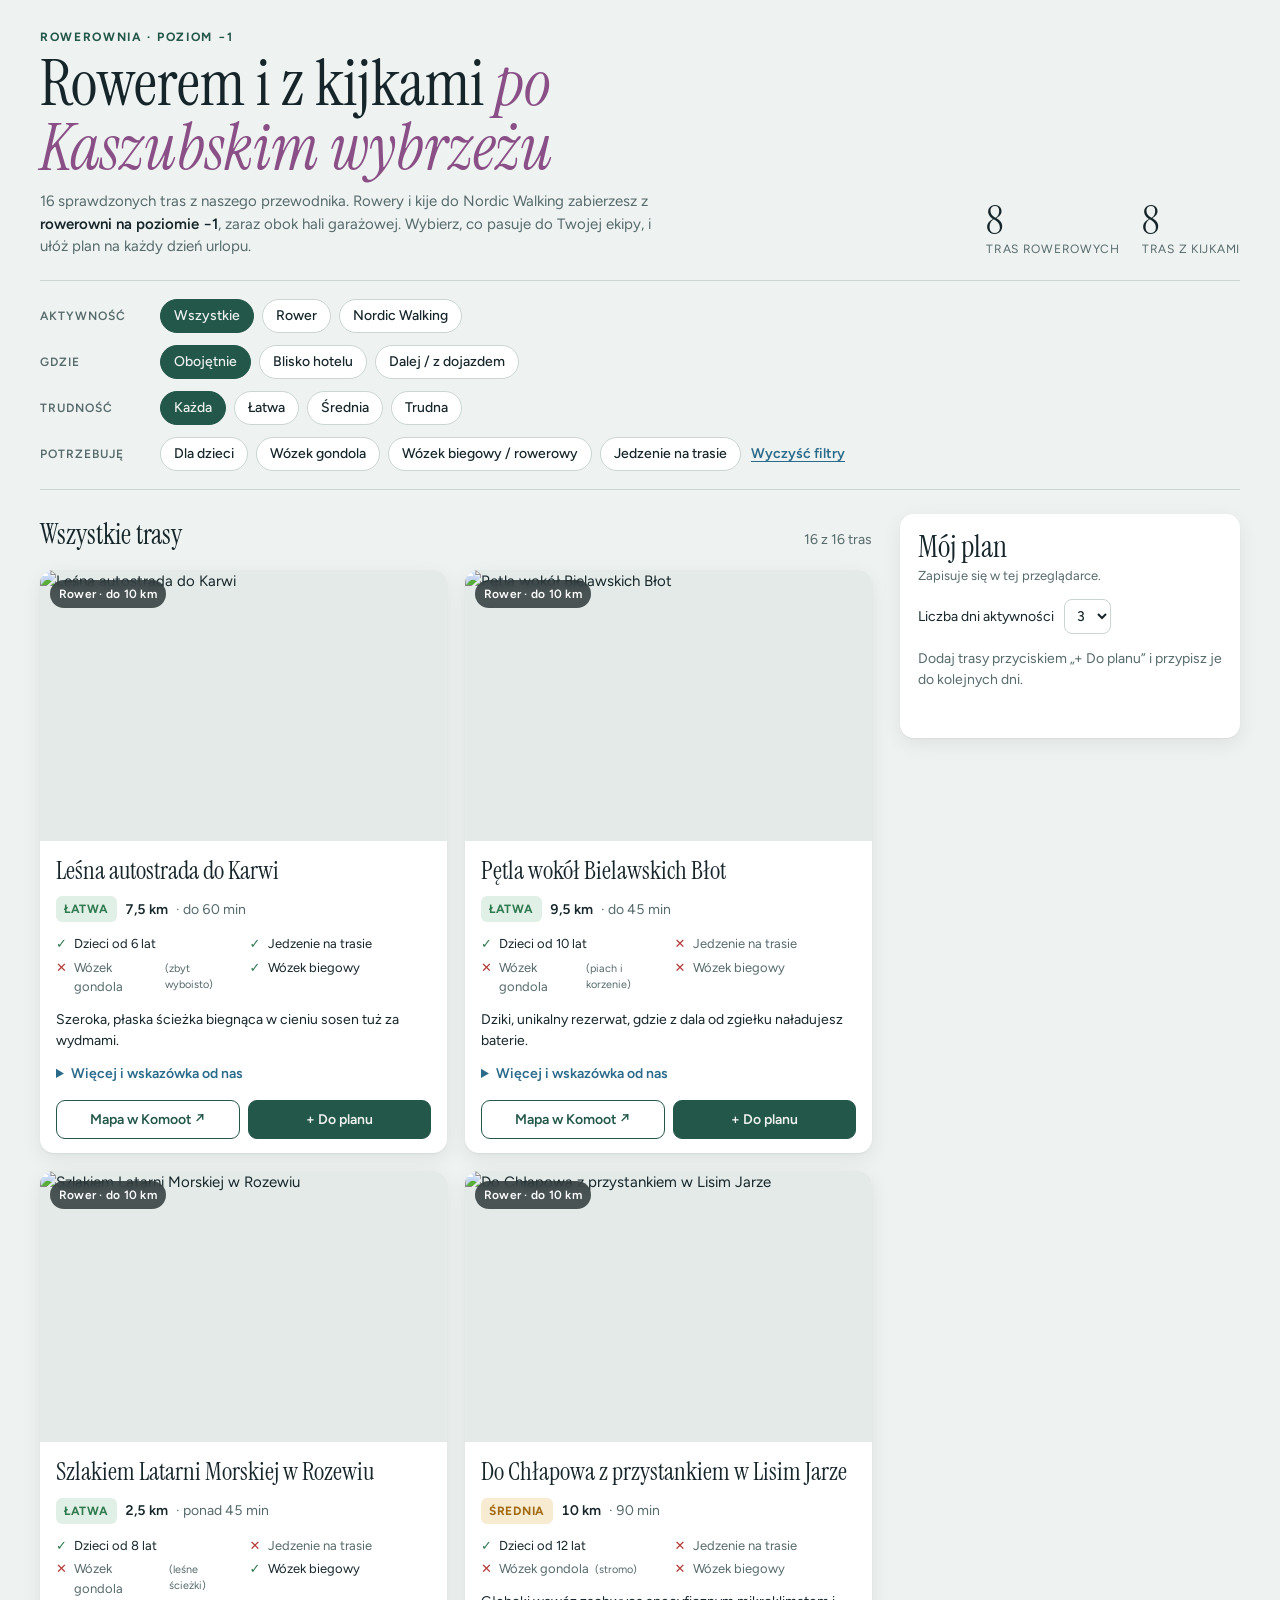
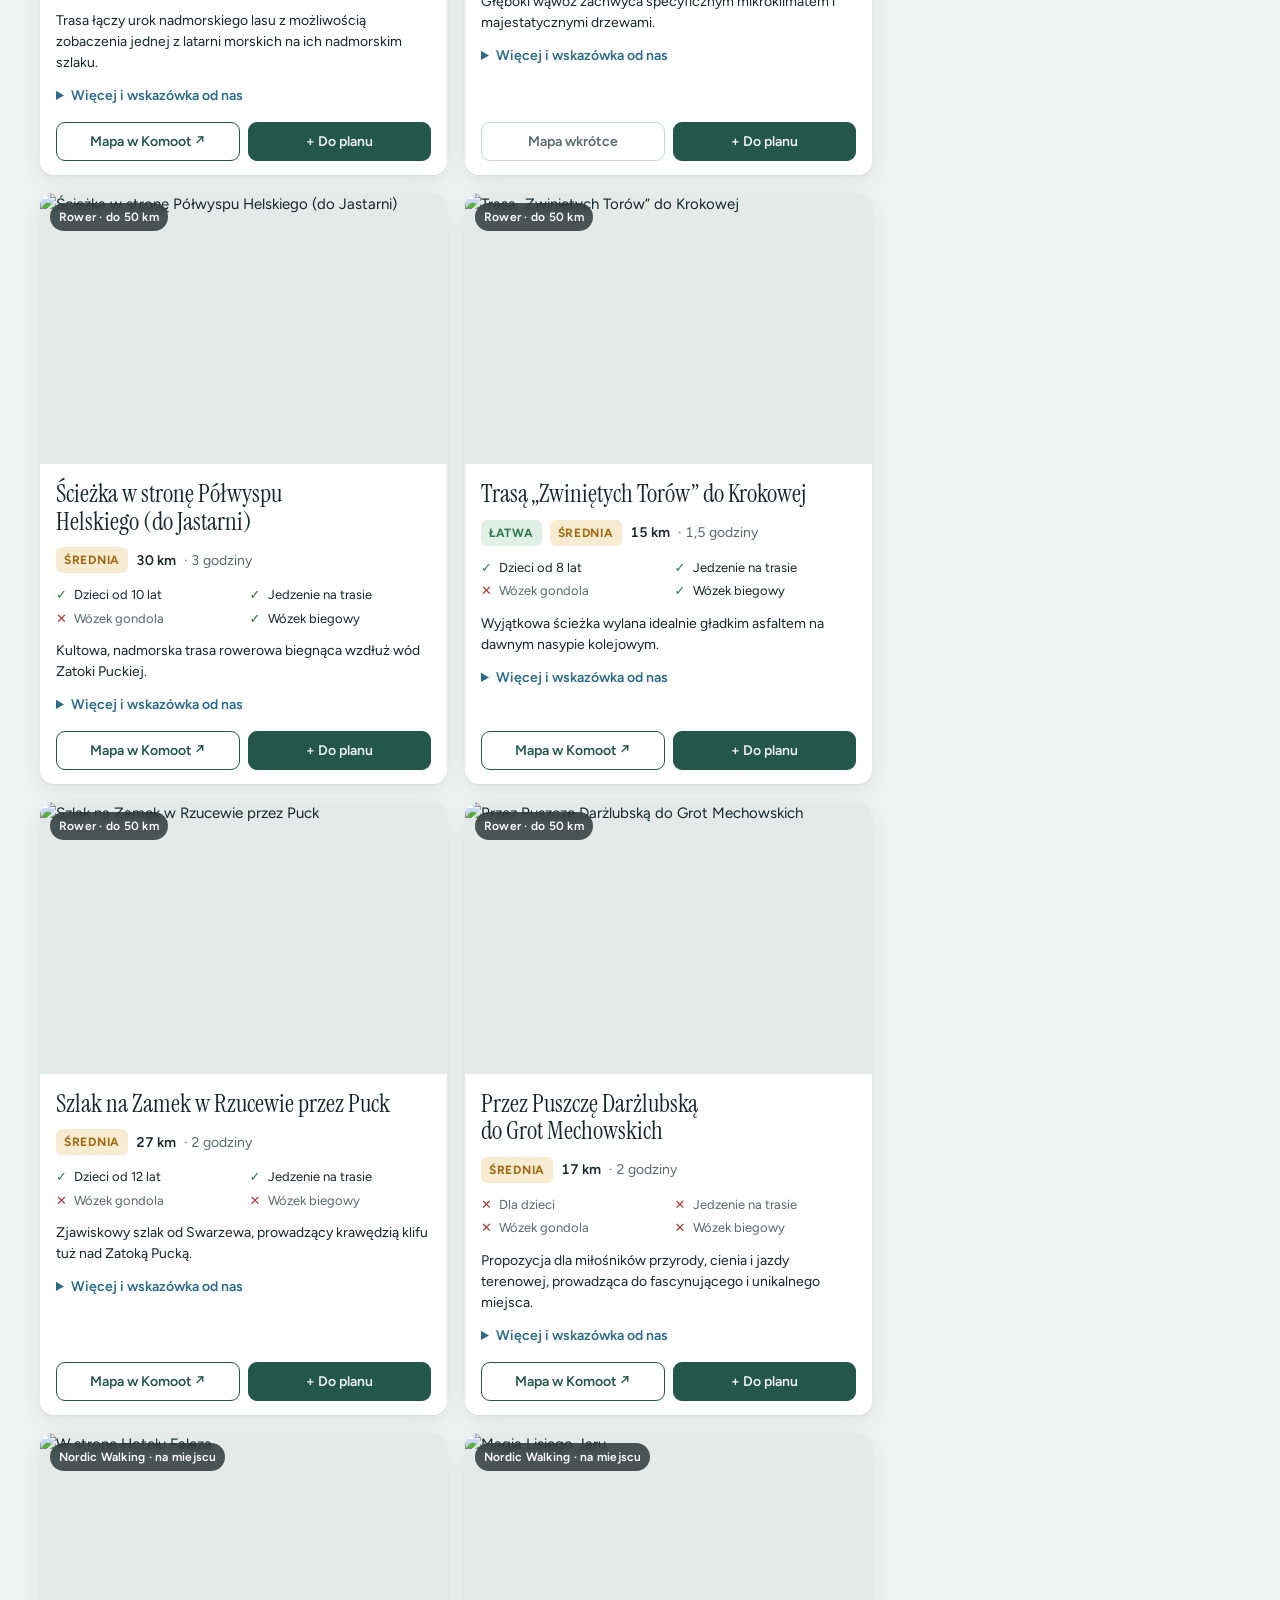
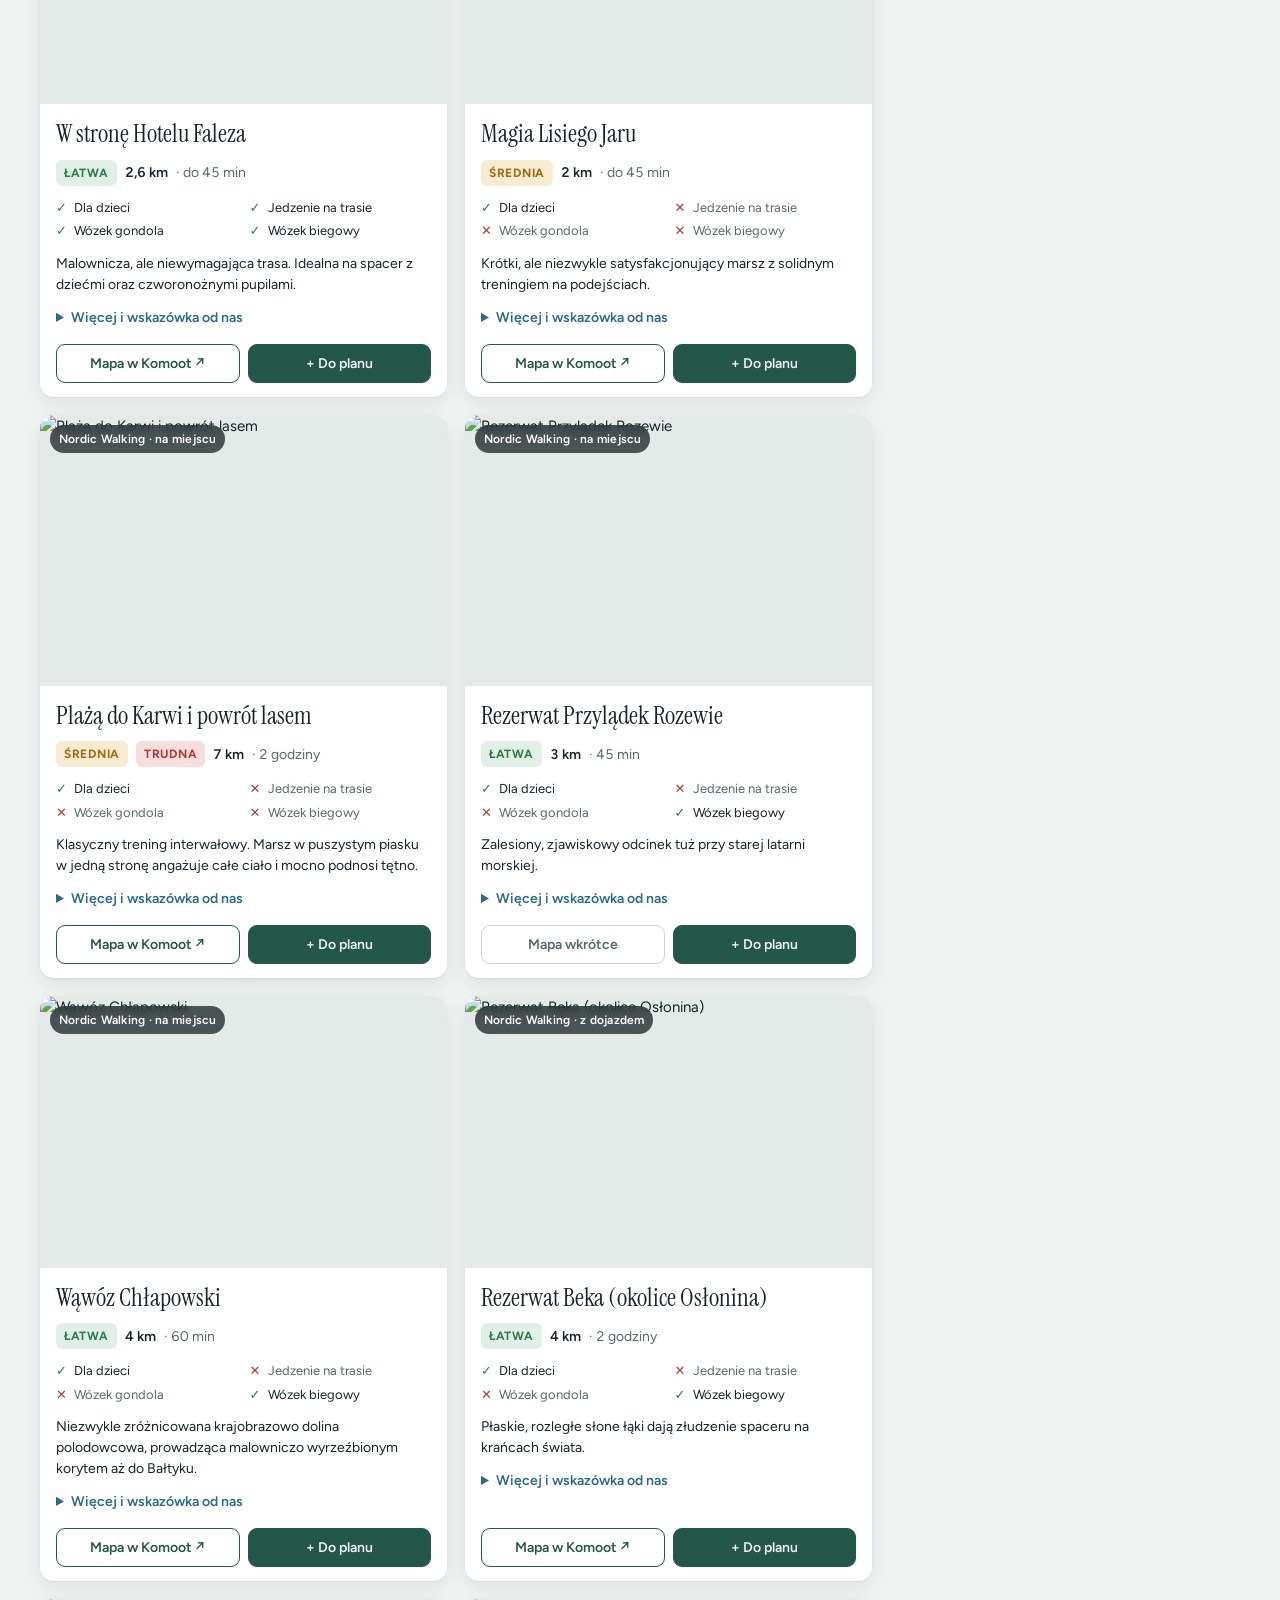
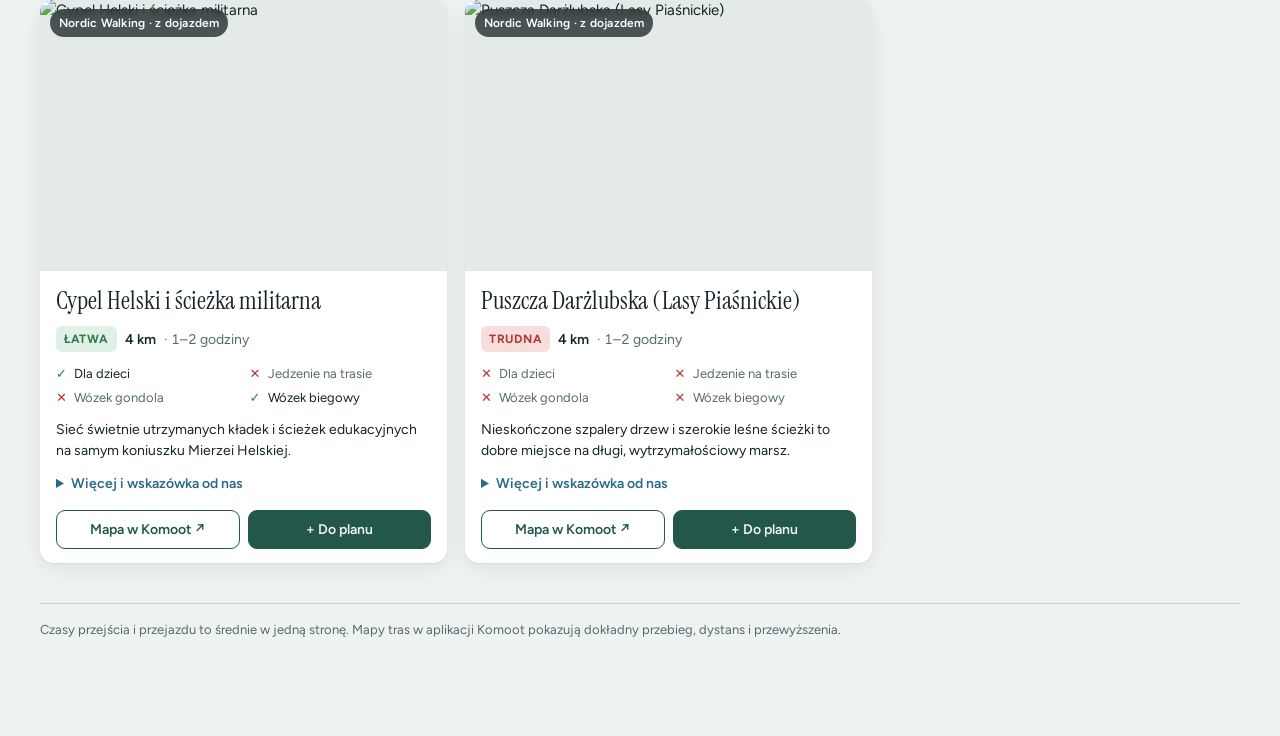
==== index.html @ bdcd020f "Add files via upload" ====
<!doctype html>
<html lang="pl">
<head>
<meta charset="utf-8">
<meta name="viewport" content="width=device-width, initial-scale=1, viewport-fit=cover">
<title>Planer tras Rower & Nordic Walking</title>
<link rel="preconnect" href="https://fonts.googleapis.com">
<link rel="stylesheet" href="https://fonts.googleapis.com/css2?family=Instrument+Serif:ital@0;1&family=Figtree:wght@400;500;600;700&display=swap">
<style>
:root{
  --bg:#EEF2F0; --surface:#FFFFFF; --surface-2:#E3EAE7; --ink:#15252A; --muted:#566A6C; --line:#CAD6D2;
  --pine:#23574A; --sea:#2A6A8A; --heather:#8A4F86; --heather-soft:#F1E4EF;
  --easy:#2F7A4F; --mid:#A26A10; --hard:#B23A36;
  --easy-bg:#E1F0E6; --mid-bg:#F7EBD2; --hard-bg:#F6DEDC;
  --shadow:0 1px 2px rgba(21,37,42,.06),0 6px 20px rgba(21,37,42,.07);
  --serif:"Instrument Serif",Georgia,"Times New Roman",serif;
  --sans:"Figtree",system-ui,-apple-system,"Segoe UI",Roboto,sans-serif;
}
@media (prefers-color-scheme: dark){:root:not([data-theme="light"]){
  color-scheme:dark;
  --bg:#0F1A1C; --surface:#172528; --surface-2:#1F3134; --ink:#E4EDEA; --muted:#98ACAA; --line:#2B3F42;
  --pine:#6FBFA5; --sea:#78B6D6; --heather:#D39BCD; --heather-soft:#35243A;
  --easy:#7CCB97; --mid:#E3B55A; --hard:#EE8A83;
  --easy-bg:#1D3527; --mid-bg:#3A2E15; --hard-bg:#3E2121;
  --shadow:0 1px 2px rgba(0,0,0,.3),0 6px 20px rgba(0,0,0,.25);
}}
:root[data-theme="dark"]{
  color-scheme:dark;
  --bg:#0F1A1C; --surface:#172528; --surface-2:#1F3134; --ink:#E4EDEA; --muted:#98ACAA; --line:#2B3F42;
  --pine:#6FBFA5; --sea:#78B6D6; --heather:#D39BCD; --heather-soft:#35243A;
  --easy:#7CCB97; --mid:#E3B55A; --hard:#EE8A83;
  --easy-bg:#1D3527; --mid-bg:#3A2E15; --hard-bg:#3E2121;
  --shadow:0 1px 2px rgba(0,0,0,.3),0 6px 20px rgba(0,0,0,.25);
}
*{box-sizing:border-box}
[hidden]{display:none!important}
img{max-width:100%}
body{background:var(--bg);color:var(--ink);font-family:var(--sans);font-size:15px;line-height:1.5;margin:0}
.wrap{max-width:1240px;margin:0 auto;padding-inline:20px;padding-block:28px 96px}
header.top{display:grid;gap:18px;grid-template-columns:minmax(0,1fr) auto;align-items:end;padding-bottom:22px;border-bottom:1px solid var(--line)}
.eyebrow{font-size:12px;letter-spacing:.14em;text-transform:uppercase;color:var(--pine);font-weight:700}
h1{font-family:var(--serif);font-weight:400;font-size:clamp(38px,6vw,64px);line-height:1;margin:6px 0 10px;text-wrap:balance}
h1 em{color:var(--heather)}
.lede{max-width:62ch;color:var(--muted);margin:0}
.lede b{color:var(--ink);font-weight:600}
.counts{display:flex;gap:22px}
.count{display:grid}
.count strong{font-family:var(--serif);font-size:40px;font-weight:400;line-height:1;font-variant-numeric:tabular-nums}
.count span{font-size:12px;color:var(--muted);letter-spacing:.06em;text-transform:uppercase}

.filters{display:grid;gap:12px;padding-block:18px;border-bottom:1px solid var(--line)}
.frow{display:flex;flex-wrap:wrap;gap:8px;align-items:center}
.flabel{font-size:12px;letter-spacing:.08em;text-transform:uppercase;color:var(--muted);font-weight:600;min-width:112px}
.chip{appearance:none;border:1px solid var(--line);background:var(--surface);color:var(--ink);font:500 14px/1 var(--sans);padding:9px 13px;border-radius:999px;cursor:pointer}
.chip:hover{border-color:var(--pine)}
.chip[aria-pressed="true"]{background:var(--pine);border-color:var(--pine);color:var(--bg)}
.chip:focus-visible,.btn:focus-visible,select:focus-visible,a:focus-visible{outline:2px solid var(--heather);outline-offset:2px}
.reset{background:none;border:0;color:var(--sea);font:600 14px var(--sans);cursor:pointer;padding:6px 2px;text-decoration:underline;text-underline-offset:3px}

.layout{display:grid;grid-template-columns:minmax(0,1fr) 340px;gap:28px;padding-top:24px;align-items:start}
.resultbar{display:flex;justify-content:space-between;align-items:baseline;gap:12px;margin-bottom:14px;flex-wrap:wrap}
.resultbar h2{font-family:var(--serif);font-weight:400;font-size:28px;margin:0}
.resultbar p{margin:0;color:var(--muted);font-size:14px}
.grid{display:grid;grid-template-columns:repeat(auto-fill,minmax(290px,1fr));gap:18px}
.empty{padding:40px 20px;text-align:center;color:var(--muted);background:var(--surface);border-radius:14px;border:1px dashed var(--line)}

.card{background:var(--surface);border-radius:14px;overflow:hidden;box-shadow:var(--shadow);display:flex;flex-direction:column}
.photo{position:relative;aspect-ratio:3/2;max-width:100%;background:var(--surface-2)}
.photo img{width:100%;height:100%;object-fit:cover;display:block}
.tag{position:absolute;left:10px;top:10px;background:rgba(15,26,28,.72);color:#fff;font-size:12px;font-weight:600;padding:5px 9px;border-radius:999px;letter-spacing:.02em;backdrop-filter:blur(4px)}
.body{padding:16px 16px 14px;display:flex;flex-direction:column;gap:12px;flex:1}
.card h3{font-family:var(--serif);font-weight:400;font-size:25px;line-height:1.1;margin:0;text-wrap:balance}
.stats{display:flex;gap:8px;flex-wrap:wrap;align-items:center;font-variant-numeric:tabular-nums}
.diff{font-size:12px;font-weight:700;letter-spacing:.06em;text-transform:uppercase;padding:4px 8px;border-radius:6px}
.d1{background:var(--easy-bg);color:var(--easy)}.d2{background:var(--mid-bg);color:var(--mid)}.d3{background:var(--hard-bg);color:var(--hard)}
.stat{font-size:14px;color:var(--muted)}
.stat b{color:var(--ink);font-weight:600}
.facts{display:grid;grid-template-columns:1fr 1fr;gap:4px 12px;font-size:13px;margin:0;padding:0;list-style:none}
.facts li{display:flex;gap:6px;align-items:baseline}
.yes::before,.no::before{font-weight:700;width:12px;flex:none}
.yes::before{content:"✓";color:var(--easy)}.no::before{content:"✕";color:var(--hard)}
.no{color:var(--muted)}
.why{margin:0;font-size:14px}
details.more summary{cursor:pointer;color:var(--sea);font-weight:600;font-size:14px}
details.more[open] summary{margin-bottom:8px}
.tip{background:var(--heather-soft);border-radius:10px;padding:10px 12px;font-size:14px;margin:0}
.tip b{display:block;font-size:11px;letter-spacing:.1em;text-transform:uppercase;color:var(--heather);margin-bottom:2px}
.thumbs{display:grid;grid-template-columns:repeat(3,1fr);gap:6px;margin-top:10px}
.thumbs img{width:100%;aspect-ratio:1;object-fit:cover;border-radius:6px;display:block}
.actions{display:flex;gap:8px;margin-top:auto;padding-top:4px}
.btn{appearance:none;border:1px solid var(--pine);background:transparent;color:var(--pine);font:600 14px var(--sans);padding:10px 12px;border-radius:9px;cursor:pointer;text-decoration:none;display:inline-flex;align-items:center;justify-content:center;gap:6px;flex:1;text-align:center}
.btn.primary{background:var(--pine);color:var(--bg)}
.btn.primary.added{background:var(--surface-2);color:var(--pine);border-color:var(--surface-2)}
.btn.ghost{border-color:var(--line);color:var(--muted);cursor:default}

aside.plan{position:sticky;top:calc(env(safe-area-inset-top,0px) + 16px);background:var(--surface);border-radius:14px;box-shadow:var(--shadow);padding:18px;display:grid;gap:14px;max-height:calc(100vh - 32px);overflow:auto}
.plan h2{font-family:var(--serif);font-weight:400;font-size:30px;margin:0;line-height:1}
.plan .sub{color:var(--muted);font-size:13px;margin:4px 0 0}
.stay{display:flex;align-items:center;gap:10px;font-size:14px}
select{font:500 14px var(--sans);padding:7px 8px;border-radius:8px;border:1px solid var(--line);background:var(--surface);color:var(--ink)}
.day{border-top:1px solid var(--line);padding-top:10px;display:grid;gap:8px}
.dayhead{display:flex;justify-content:space-between;align-items:baseline}
.dayhead h4{margin:0;font-size:13px;letter-spacing:.1em;text-transform:uppercase;color:var(--pine)}
.dayhead span{font-size:13px;color:var(--muted);font-variant-numeric:tabular-nums}
.pitem{display:grid;grid-template-columns:minmax(0,1fr) auto auto;gap:6px;align-items:center;font-size:14px}
.pitem .nm{overflow-wrap:anywhere}
.pitem .nm small{display:block;color:var(--muted);font-size:12px}
.pitem select{padding:4px 6px;font-size:13px}
.x{background:none;border:0;color:var(--muted);font-size:18px;cursor:pointer;padding:2px 6px;border-radius:6px}
.x:hover{color:var(--hard)}
.dayempty{font-size:13px;color:var(--muted);margin:0}
.total{display:flex;justify-content:space-between;background:var(--surface-2);border-radius:10px;padding:10px 12px;font-size:14px;font-variant-numeric:tabular-nums}
.planactions{display:flex;gap:8px;flex-wrap:wrap}
.status{font-size:13px;color:var(--easy);min-height:1.2em;margin:0}
.planempty{color:var(--muted);font-size:14px;margin:0}
textarea#copyfallback{width:100%;min-height:120px;font:13px/1.4 var(--sans);border-radius:8px;border:1px solid var(--line);background:var(--bg);color:var(--ink);padding:8px}

.fab{display:none}
footer{margin-top:40px;padding-top:16px;border-top:1px solid var(--line);color:var(--muted);font-size:13px}

@media (max-width:900px){
  .layout{grid-template-columns:1fr}
  aside.plan{position:static;max-height:none}
  .fab{display:flex;position:fixed;left:16px;right:16px;bottom:calc(12px + env(safe-area-inset-bottom,0px));justify-content:center;background:var(--pine);color:var(--bg);border:0;border-radius:999px;padding:13px;font:700 15px var(--sans);box-shadow:var(--shadow);z-index:5;cursor:pointer}
}
@media (max-width:560px){
  header.top{grid-template-columns:1fr}
  .flabel{min-width:100%}
  .wrap{padding-inline:16px}
}
@media (prefers-reduced-motion:no-preference){.card{transition:transform .15s ease}.card:hover{transform:translateY(-2px)}}
</style>
</head>
<body>


<div class="wrap">
  <header class="top">
    <div>
      <div class="eyebrow">Rowerownia · poziom −1</div>
      <h1>Rowerem i z kijkami <em>po Kaszubskim wybrzeżu</em></h1>
      <p class="lede"><span id="nAll">16</span> sprawdzonych tras z naszego przewodnika. Rowery i kije do Nordic Walking zabierzesz z <b>rowerowni na poziomie −1</b>, zaraz obok hali garażowej. Wybierz, co pasuje do Twojej ekipy, i ułóż plan na każdy dzień urlopu.</p>
    </div>
    <div class="counts" aria-label="Liczba tras">
      <div class="count"><strong id="nBike">–</strong><span>tras rowerowych</span></div>
      <div class="count"><strong id="nNw">–</strong><span>tras z kijkami</span></div>
    </div>
  </header>

  <section class="filters" aria-label="Filtry">
    <div class="frow" role="group" aria-label="Aktywność"><span class="flabel">Aktywność</span>
      <button class="chip" id="f-type-all" data-f="type" data-v="all" aria-pressed="true">Wszystkie</button>
      <button class="chip" id="f-type-bike" data-f="type" data-v="bike" aria-pressed="false">Rower</button>
      <button class="chip" id="f-type-nw" data-f="type" data-v="nw" aria-pressed="false">Nordic Walking</button>
    </div>
    <div class="frow" role="group" aria-label="Odległość"><span class="flabel">Gdzie</span>
      <button class="chip" id="f-zone-all" data-f="zone" data-v="all" aria-pressed="true">Obojętnie</button>
      <button class="chip" id="f-zone-near" data-f="zone" data-v="near" aria-pressed="false">Blisko hotelu</button>
      <button class="chip" id="f-zone-far" data-f="zone" data-v="far" aria-pressed="false">Dalej / z dojazdem</button>
    </div>
    <div class="frow" role="group" aria-label="Poziom trudności"><span class="flabel">Trudność</span>
      <button class="chip" id="f-diff-all" data-f="diff" data-v="all" aria-pressed="true">Każda</button>
      <button class="chip" id="f-diff-1" data-f="diff" data-v="1" aria-pressed="false">Łatwa</button>
      <button class="chip" id="f-diff-2" data-f="diff" data-v="2" aria-pressed="false">Średnia</button>
      <button class="chip" id="f-diff-3" data-f="diff" data-v="3" aria-pressed="false">Trudna</button>
    </div>
    <div class="frow" role="group" aria-label="Z kim"><span class="flabel">Potrzebuję</span>
      <button class="chip" id="f-kids" data-t="kids" aria-pressed="false">Dla dzieci</button>
      <button class="chip" id="f-gondola" data-t="gondola" aria-pressed="false">Wózek gondola</button>
      <button class="chip" id="f-runner" data-t="runner" aria-pressed="false">Wózek biegowy / rowerowy</button>
      <button class="chip" id="f-food" data-t="food" aria-pressed="false">Jedzenie na trasie</button>
      <button class="reset" id="f-reset" type="button">Wyczyść filtry</button>
    </div>
  </section>

  <div class="layout">
    <main>
      <div class="resultbar"><h2 id="resTitle">Wszystkie trasy</h2><p id="resCount"></p></div>
      <div class="grid" id="grid"></div>
    </main>
    <aside class="plan" id="plan" aria-label="Mój plan">
      <div>
        <h2>Mój plan</h2>
        <p class="sub">Zapisuje się w tej przeglądarce.</p>
      </div>
      <label class="stay" for="days">Liczba dni aktywności
        <select id="days"></select>
      </label>
      <div id="planBody"></div>
      <div class="total" id="total" hidden></div>
      <div class="planactions" id="planActions" hidden>
        <button class="btn primary" id="copyPlan" type="button">Kopiuj plan</button>
        <button class="btn" id="clearPlan" type="button">Wyczyść</button>
      </div>
      <p class="status" id="status" role="status"></p>
      <textarea id="copyfallback" hidden readonly aria-label="Plan do skopiowania"></textarea>
    </aside>
  </div>
  <footer>Czasy przejścia i przejazdu to średnie w jedną stronę. Mapy tras w aplikacji Komoot pokazują dokładny przebieg, dystans i przewyższenia.</footer>
</div>
<button class="fab" id="fab" type="button">Mój plan</button>

<script src="trasy.js"></script>
<script>
// Dane tras są w pliku trasy.js – tam edytuj treść.
const DMAP={latwa:1,srednia:2,trudna:3};
const ROUTES = TRASY.map(t=>({id:t.id,type:t.typ==="rower"?"bike":"nw",zone:t.gdzie==="blisko"?"near":"far",name:t.nazwa,
  diffs:t.trudnosc.map(d=>DMAP[d]),km:+t.km,time:t.czas,min:+t.minuty,gondola:t.gondola,gondolaNote:t.gondolaUwagi,
  runner:t.wozekBiegowy,kids:t.dzieci,kidsAge:t.dzieciOdLat,food:t.jedzenie,why:t.opis,tip:t.wskazowka,map:t.mapa,
  photos:t.zdjecia.map(f=>"zdjecia/"+f)}));
const KOMOOT = u => u || null;
const DIFF = {1:"Łatwa",2:"Średnia",3:"Trudna"};
const state = {type:"all",zone:"all",diff:"all",kids:false,gondola:false,runner:false,food:false};
let plan = {days:3, items:[]};
try{const s=JSON.parse(localStorage.getItem("planer-tras")||"null"); if(s&&Array.isArray(s.items)) plan=s;}catch(e){}
function save(){try{localStorage.setItem("planer-tras",JSON.stringify(plan));}catch(e){}}
const byId = id => ROUTES.find(r=>r.id===id);
const esc = s => String(s).replace(/[&<>"]/g,c=>({"&":"&amp;","<":"&lt;",">":"&gt;",'"':"&quot;"}[c]));

function matches(r){
  if(state.type!=="all" && r.type!==state.type) return false;
  if(state.zone!=="all" && r.zone!==state.zone) return false;
  if(state.diff!=="all" && !r.diffs.includes(+state.diff)) return false;
  if(state.kids && !r.kids) return false;
  if(state.gondola && !r.gondola) return false;
  if(state.runner && !r.runner) return false;
  if(state.food && !r.food) return false;
  return true;
}
function fact(ok,label,note){return `<li class="${ok?"yes":"no"}">${esc(label)}${note?` <small>(${esc(note)})</small>`:""}</li>`;}
function card(r){
  const inPlan = plan.items.some(i=>i.id===r.id);
  const p = r.photos;
  const map = KOMOOT(r.map);
  const zoneLbl = r.type==="bike" ? (r.zone==="near"?"Rower · do 10 km":"Rower · do 50 km") : (r.zone==="near"?"Nordic Walking · na miejscu":"Nordic Walking · z dojazdem");
  const d = r.diffs.map(x=>`<span class="diff d${x}">${DIFF[x]}</span>`).join("");
  return `<article class="card">
    <div class="photo"><img src="${p[0]}" alt="${esc(r.name)}" loading="lazy"><span class="tag">${zoneLbl}</span></div>
    <div class="body">
      <h3>${esc(r.name)}</h3>
      <div class="stats">${d}<span class="stat"><b>${String(r.km).replace(".",",")} km</b></span><span class="stat">· ${esc(r.time)}</span></div>
      <ul class="facts">
        ${fact(r.kids, r.kidsAge?`Dzieci od ${r.kidsAge} lat`:"Dla dzieci")}
        ${fact(r.food,"Jedzenie na trasie")}
        ${fact(r.gondola,"Wózek gondola",r.gondolaNote)}
        ${fact(r.runner,"Wózek biegowy")}
      </ul>
      <p class="why">${esc(r.why[0])}</p>
      <details class="more"><summary>Więcej i wskazówka od nas</summary>
        ${r.why.slice(1).map(t=>`<p class="why">${esc(t)}</p>`).join("")}
        <p class="tip"><b>Wskazówka od lokalsów</b>${esc(r.tip)}</p>
        <div class="thumbs">${p.slice(1).map(src=>`<img src="${src}" alt="" loading="lazy">`).join("")}</div>
      </details>
      <div class="actions">
        ${map?`<a class="btn" href="${map}" target="_blank" rel="noopener">Mapa w Komoot ↗</a>`:`<span class="btn ghost">Mapa wkrótce</span>`}
        <button class="btn primary ${inPlan?"added":""}" data-add="${r.id}" type="button">${inPlan?"✓ W planie":"+ Do planu"}</button>
      </div>
    </div>
  </article>`;
}
function renderGrid(){
  const list = ROUTES.filter(matches);
  document.getElementById("grid").innerHTML = list.length ? list.map(card).join("") : `<div class="empty">Żadna trasa nie spełnia wszystkich warunków. Spróbuj odznaczyć któryś filtr.</div>`;
  document.getElementById("resCount").textContent = `${list.length} z ${ROUTES.length} tras`;
  const t = state.type==="bike"?"Trasy rowerowe":state.type==="nw"?"Trasy Nordic Walking":"Wszystkie trasy";
  document.getElementById("resTitle").textContent = t;
}
function kmFmt(n){return (Math.round(n*10)/10).toString().replace(".",",");}
function minFmt(m){const h=Math.floor(m/60),mm=m%60;return h?`${h} h${mm?` ${mm} min`:""}`:`${mm} min`;}
function renderPlan(){
  const daysSel=document.getElementById("days");
  daysSel.innerHTML=[1,2,3,4,5,6,7].map(n=>`<option value="${n}" ${n===plan.days?"selected":""}>${n}</option>`).join("");
  plan.items.forEach(i=>{if(i.day>plan.days)i.day=plan.days;});
  const body=document.getElementById("planBody");
  const has=plan.items.length>0;
  document.getElementById("total").hidden=!has;
  document.getElementById("planActions").hidden=!has;
  document.getElementById("fab").textContent = has?`Mój plan · ${plan.items.length}`:"Mój plan";
  if(!has){body.innerHTML=`<p class="planempty">Dodaj trasy przyciskiem „+ Do planu” i przypisz je do kolejnych dni.</p>`;return;}
  let html="",tkm=0,tmin=0;
  for(let d=1;d<=plan.days;d++){
    const items=plan.items.filter(i=>i.day===d).map(i=>byId(i.id)).filter(Boolean);
    const km=items.reduce((a,r)=>a+r.km,0), mn=items.reduce((a,r)=>a+r.min,0);
    tkm+=km;tmin+=mn;
    html+=`<div class="day"><div class="dayhead"><h4>Dzień ${d}</h4><span>${items.length?`${kmFmt(km)} km · ok. ${minFmt(mn)}`:""}</span></div>`;
    html+= items.length? items.map(r=>`<div class="pitem"><span class="nm">${esc(r.name)}<small>${r.type==="bike"?"Rower":"Nordic Walking"} · ${kmFmt(r.km)} km</small></span>
      <select aria-label="Dzień dla: ${esc(r.name)}" data-day="${r.id}">${Array.from({length:plan.days},(_,k)=>`<option value="${k+1}" ${k+1===d?"selected":""}>Dz. ${k+1}</option>`).join("")}</select>
      <button class="x" data-rm="${r.id}" aria-label="Usuń ${esc(r.name)}" type="button">×</button></div>`).join("") : `<p class="dayempty">Dzień wolny od tras.</p>`;
    html+=`</div>`;
  }
  body.innerHTML=html;
  document.getElementById("total").innerHTML=`<span>Razem ${plan.items.length} ${plan.items.length===1?"trasa":plan.items.length<5?"trasy":"tras"}</span><b>${kmFmt(tkm)} km · ok. ${minFmt(tmin)}</b>`;
}
function planText(){
  let out="Mój plan tras (rower i Nordic Walking)\n";
  for(let d=1;d<=plan.days;d++){
    const items=plan.items.filter(i=>i.day===d).map(i=>byId(i.id)).filter(Boolean);
    if(!items.length) continue;
    out+=`\nDzień ${d}\n`;
    items.forEach(r=>{out+=`- ${r.name} (${r.type==="bike"?"rower":"Nordic Walking"}, ${kmFmt(r.km)} km, ${r.time})${KOMOOT(r.map)?"\n  Mapa: "+KOMOOT(r.map):""}\n`;});
  }
  return out;
}
function status(msg){const s=document.getElementById("status");s.textContent=msg;clearTimeout(status.t);status.t=setTimeout(()=>s.textContent="",3000);}
function toggle(id){
  const i=plan.items.findIndex(x=>x.id===id);
  if(i>=0){plan.items.splice(i,1);status("Usunięto z planu.");}
  else{
    const counts=Array.from({length:plan.days},(_,k)=>plan.items.filter(x=>x.day===k+1).length);
    const day=counts.indexOf(Math.min(...counts))+1;
    plan.items.push({id,day});status(`Dodano do dnia ${day}.`);
  }
  save();renderGrid();renderPlan();
}
document.addEventListener("click",e=>{
  const c=e.target.closest(".chip");
  if(c){
    if(c.dataset.f){state[c.dataset.f]=c.dataset.v;document.querySelectorAll(`.chip[data-f="${c.dataset.f}"]`).forEach(b=>b.setAttribute("aria-pressed",b===c));}
    else if(c.dataset.t){state[c.dataset.t]=!state[c.dataset.t];c.setAttribute("aria-pressed",state[c.dataset.t]);}
    renderGrid();return;
  }
  const a=e.target.closest("[data-add]"); if(a){toggle(a.dataset.add);return;}
  const r=e.target.closest("[data-rm]"); if(r){toggle(r.dataset.rm);return;}
});
document.getElementById("f-reset").addEventListener("click",()=>{
  Object.assign(state,{type:"all",zone:"all",diff:"all",kids:false,gondola:false,runner:false,food:false});
  document.querySelectorAll(".chip").forEach(b=>b.setAttribute("aria-pressed",b.dataset.v==="all"));
  renderGrid();
});
document.addEventListener("change",e=>{
  if(e.target.id==="days"){plan.days=+e.target.value;save();renderPlan();}
  if(e.target.dataset.day){const it=plan.items.find(x=>x.id===e.target.dataset.day);if(it){it.day=+e.target.value;save();renderPlan();}}
});
document.getElementById("clearPlan").addEventListener("click",()=>{plan.items=[];save();renderGrid();renderPlan();status("Plan wyczyszczony.");});
document.getElementById("copyPlan").addEventListener("click",()=>{
  const txt=planText(), fb=document.getElementById("copyfallback");
  const fallback=()=>{fb.hidden=false;fb.value=txt;fb.focus();fb.select();status("Zaznaczyliśmy plan poniżej. Skopiuj go skrótem Ctrl+C / Cmd+C.");};
  try{navigator.clipboard.writeText(txt).then(()=>{fb.hidden=true;status("Plan skopiowany. Wklej go do wiadomości lub notatek.");},fallback);}catch(err){fallback();}
});
document.getElementById("fab").addEventListener("click",()=>document.getElementById("plan").scrollIntoView({behavior:"smooth"}));
document.getElementById("nBike").textContent=ROUTES.filter(r=>r.type==="bike").length;
document.getElementById("nNw").textContent=ROUTES.filter(r=>r.type==="nw").length;
document.getElementById("nAll").textContent=ROUTES.length;
renderGrid();renderPlan();
</script>

</body>
</html>
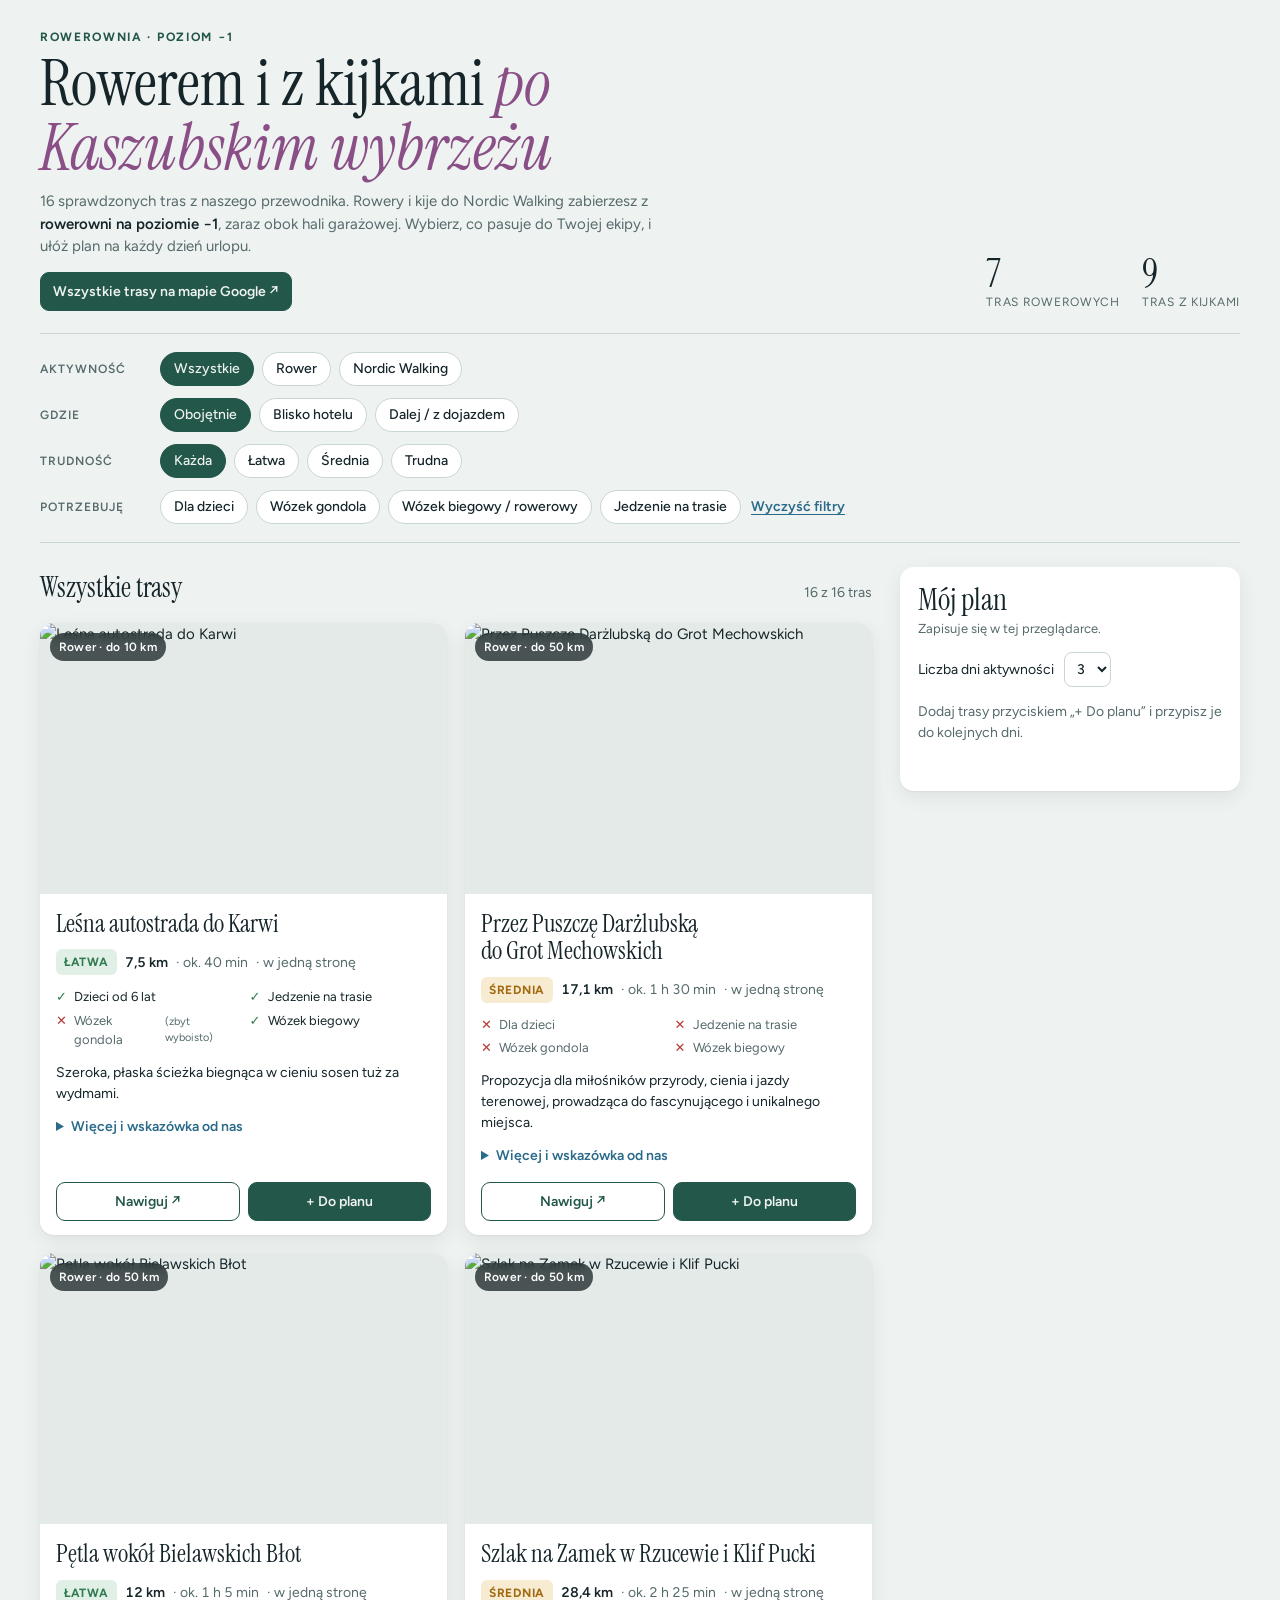
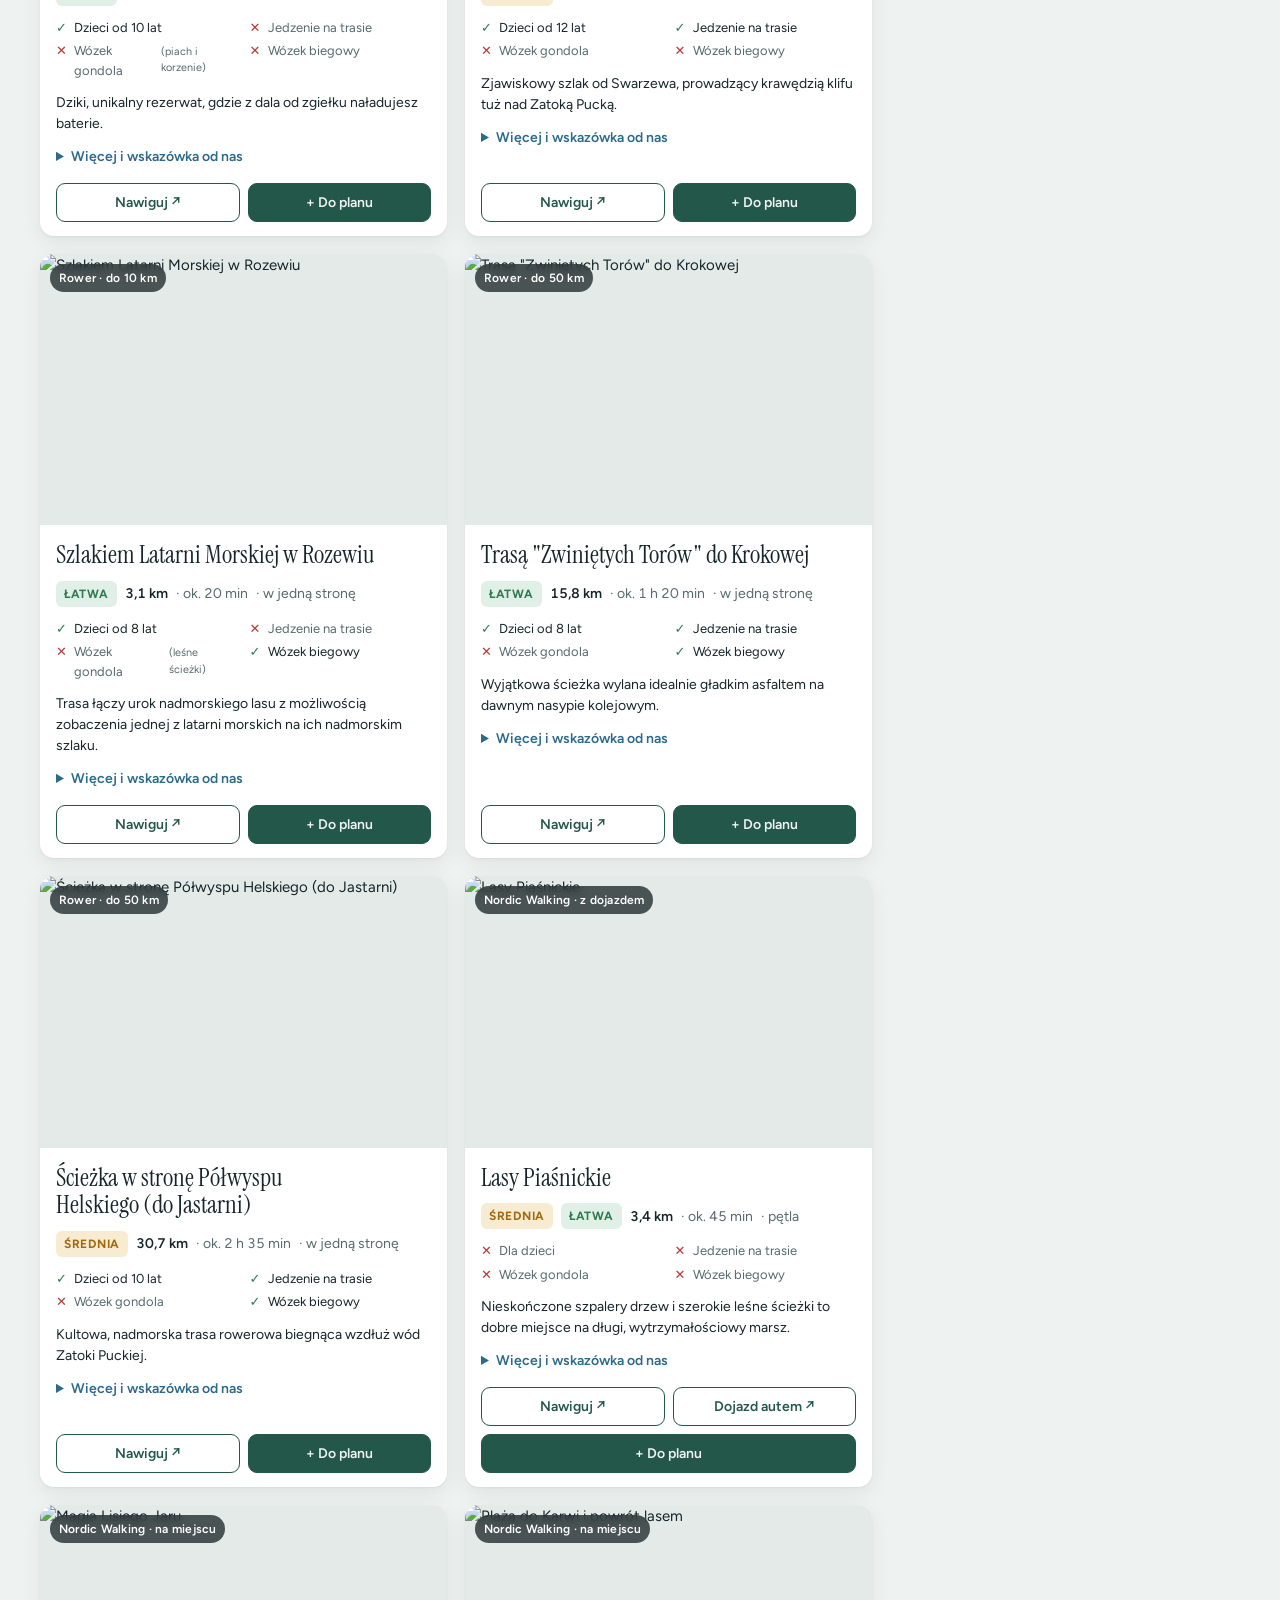
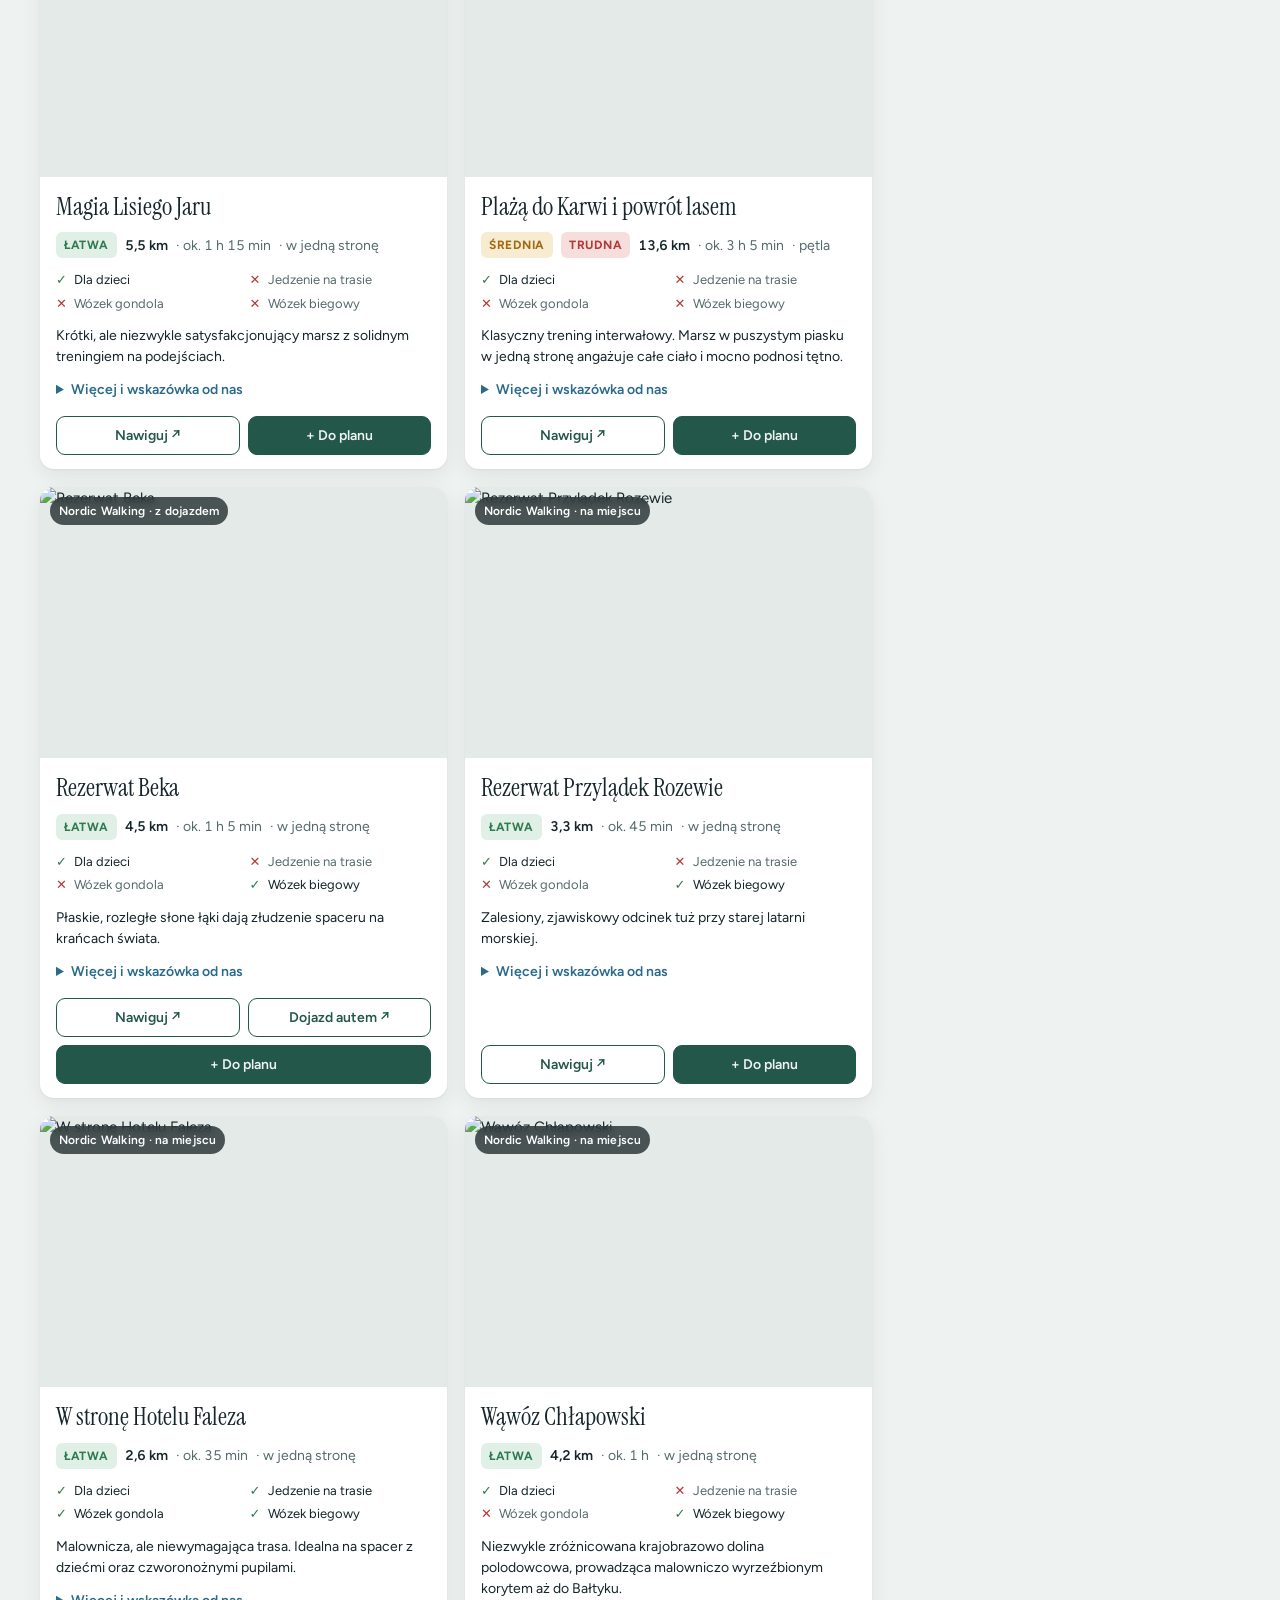
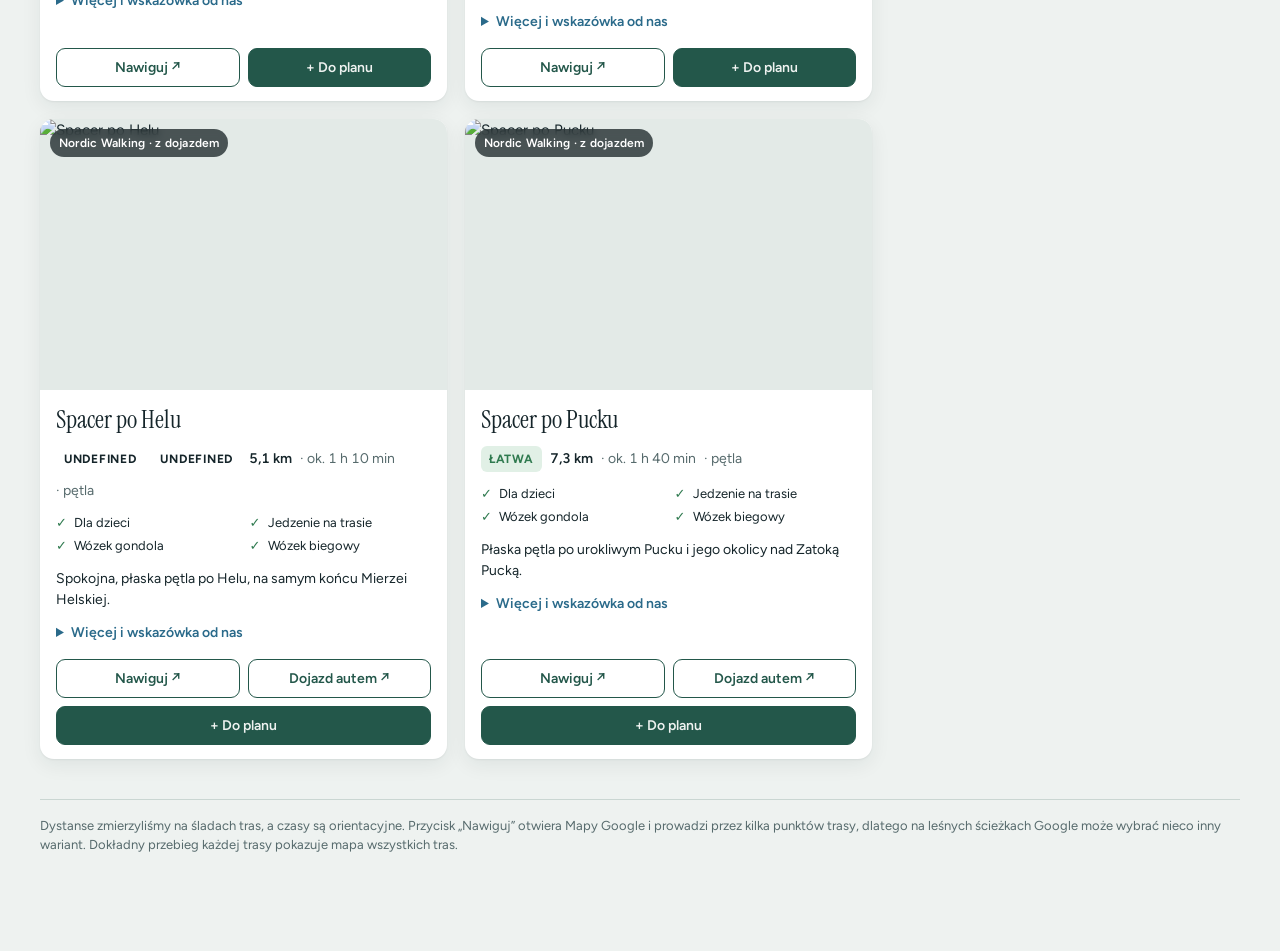
==== commit 0ea2e873: "Update button styles and footer text in index.html" ====
--- a/index.html
+++ b/index.html
@@ -87,7 +87,9 @@
 .tip b{display:block;font-size:11px;letter-spacing:.1em;text-transform:uppercase;color:var(--heather);margin-bottom:2px}
 .thumbs{display:grid;grid-template-columns:repeat(3,1fr);gap:6px;margin-top:10px}
 .thumbs img{width:100%;aspect-ratio:1;object-fit:cover;border-radius:6px;display:block}
-.actions{display:flex;gap:8px;margin-top:auto;padding-top:4px}
+.actions{display:flex;flex-wrap:wrap;gap:8px;margin-top:auto;padding-top:4px}
+.actions .btn{min-width:120px}
+.mapall{display:inline-flex;margin-top:14px;flex:none}
 .btn{appearance:none;border:1px solid var(--pine);background:transparent;color:var(--pine);font:600 14px var(--sans);padding:10px 12px;border-radius:9px;cursor:pointer;text-decoration:none;display:inline-flex;align-items:center;justify-content:center;gap:6px;flex:1;text-align:center}
 .btn.primary{background:var(--pine);color:var(--bg)}
 .btn.primary.added{background:var(--surface-2);color:var(--pine);border-color:var(--surface-2)}
@@ -140,6 +142,7 @@
       <div class="eyebrow">Rowerownia · poziom −1</div>
       <h1>Rowerem i z kijkami <em>po Kaszubskim wybrzeżu</em></h1>
       <p class="lede"><span id="nAll">16</span> sprawdzonych tras z naszego przewodnika. Rowery i kije do Nordic Walking zabierzesz z <b>rowerowni na poziomie −1</b>, zaraz obok hali garażowej. Wybierz, co pasuje do Twojej ekipy, i ułóż plan na każdy dzień urlopu.</p>
+      <a class="btn primary mapall" id="mapAll" href="#" target="_blank" rel="noopener" hidden>Wszystkie trasy na mapie Google ↗</a>
     </div>
     <div class="counts" aria-label="Liczba tras">
       <div class="count"><strong id="nBike">–</strong><span>tras rowerowych</span></div>
@@ -196,19 +199,19 @@
       <textarea id="copyfallback" hidden readonly aria-label="Plan do skopiowania"></textarea>
     </aside>
   </div>
-  <footer>Czasy przejścia i przejazdu to średnie w jedną stronę. Mapy tras w aplikacji Komoot pokazują dokładny przebieg, dystans i przewyższenia.</footer>
+  <footer>Dystanse zmierzyliśmy na śladach tras, a czasy są orientacyjne. Przycisk „Nawiguj” otwiera Mapy Google i prowadzi przez kilka punktów trasy, dlatego na leśnych ścieżkach Google może wybrać nieco inny wariant. Dokładny przebieg każdej trasy pokazuje mapa wszystkich tras.</footer>
 </div>
 <button class="fab" id="fab" type="button">Mój plan</button>
 
 <script src="trasy.js"></script>
 <script>
-// Dane tras są w pliku trasy.js – tam edytuj treść.
+// Treść tras pochodzi z TRASY (plik trasy.js). ZDJECIA jest ustawione tylko w wersji jednoplikowej.
+const IMG = f => (typeof ZDJECIA!=="undefined" && ZDJECIA[f]) ? ZDJECIA[f] : "zdjecia/"+f;
 const DMAP={latwa:1,srednia:2,trudna:3};
 const ROUTES = TRASY.map(t=>({id:t.id,type:t.typ==="rower"?"bike":"nw",zone:t.gdzie==="blisko"?"near":"far",name:t.nazwa,
-  diffs:t.trudnosc.map(d=>DMAP[d]),km:+t.km,time:t.czas,min:+t.minuty,gondola:t.gondola,gondolaNote:t.gondolaUwagi,
-  runner:t.wozekBiegowy,kids:t.dzieci,kidsAge:t.dzieciOdLat,food:t.jedzenie,why:t.opis,tip:t.wskazowka,map:t.mapa,
-  photos:t.zdjecia.map(f=>"zdjecia/"+f)}));
-const KOMOOT = u => u || null;
+  diffs:t.trudnosc.map(d=>DMAP[d]),km:+t.km,min:+t.minuty,loop:!!t.petla,gondola:t.gondola,gondolaNote:t.gondolaUwagi,
+  runner:t.wozekBiegowy,kids:t.dzieci,kidsAge:t.dzieciOdLat,food:t.jedzenie,why:t.opis,tip:t.wskazowka,
+  nav:t.nawigacja||"",drive:t.dojazd||"",photos:t.zdjecia.map(IMG)}));
 const DIFF = {1:"Łatwa",2:"Średnia",3:"Trudna"};
 const state = {type:"all",zone:"all",diff:"all",kids:false,gondola:false,runner:false,food:false};
 let plan = {days:3, items:[]};
@@ -227,32 +230,32 @@
   if(state.food && !r.food) return false;
   return true;
 }
-function fact(ok,label,note){return `<li class="${ok?"yes":"no"}">${esc(label)}${note?` <small>(${esc(note)})</small>`:""}</li>`;}
+function fact(ok,label,note){if(ok===null||ok===undefined)return "";return `<li class="${ok?"yes":"no"}">${esc(label)}${note?` <small>(${esc(note)})</small>`:""}</li>`;}
 function card(r){
   const inPlan = plan.items.some(i=>i.id===r.id);
   const p = r.photos;
-  const map = KOMOOT(r.map);
   const zoneLbl = r.type==="bike" ? (r.zone==="near"?"Rower · do 10 km":"Rower · do 50 km") : (r.zone==="near"?"Nordic Walking · na miejscu":"Nordic Walking · z dojazdem");
   const d = r.diffs.map(x=>`<span class="diff d${x}">${DIFF[x]}</span>`).join("");
   return `<article class="card">
     <div class="photo"><img src="${p[0]}" alt="${esc(r.name)}" loading="lazy"><span class="tag">${zoneLbl}</span></div>
     <div class="body">
       <h3>${esc(r.name)}</h3>
-      <div class="stats">${d}<span class="stat"><b>${String(r.km).replace(".",",")} km</b></span><span class="stat">· ${esc(r.time)}</span></div>
-      <ul class="facts">
+      <div class="stats">${d}<span class="stat"><b>${String(r.km).replace(".",",")} km</b></span><span class="stat">· ok. ${minFmt(r.min)}</span><span class="stat">· ${r.loop?"pętla":"w jedną stronę"}</span></div>
+      <ul class="facts" ${[r.kids,r.food,r.gondola,r.runner].every(v=>v===null||v===undefined)?"hidden":""}>
         ${fact(r.kids, r.kidsAge?`Dzieci od ${r.kidsAge} lat`:"Dla dzieci")}
         ${fact(r.food,"Jedzenie na trasie")}
         ${fact(r.gondola,"Wózek gondola",r.gondolaNote)}
         ${fact(r.runner,"Wózek biegowy")}
       </ul>
       <p class="why">${esc(r.why[0])}</p>
-      <details class="more"><summary>Więcej i wskazówka od nas</summary>
+      <details class="more" ${(r.why.length>1||r.tip||p.length>1)?"":"hidden"}><summary>Więcej i wskazówka od nas</summary>
         ${r.why.slice(1).map(t=>`<p class="why">${esc(t)}</p>`).join("")}
-        <p class="tip"><b>Wskazówka od lokalsów</b>${esc(r.tip)}</p>
+        ${r.tip?`<p class="tip"><b>Wskazówka od lokalsów</b>${esc(r.tip)}</p>`:""}
         <div class="thumbs">${p.slice(1).map(src=>`<img src="${src}" alt="" loading="lazy">`).join("")}</div>
       </details>
       <div class="actions">
-        ${map?`<a class="btn" href="${map}" target="_blank" rel="noopener">Mapa w Komoot ↗</a>`:`<span class="btn ghost">Mapa wkrótce</span>`}
+        ${r.nav?`<a class="btn" href="${esc(r.nav)}" target="_blank" rel="noopener">Nawiguj ↗</a>`:`<span class="btn ghost">Mapa wkrótce</span>`}
+        ${r.drive?`<a class="btn" href="${esc(r.drive)}" target="_blank" rel="noopener">Dojazd autem ↗</a>`:""}
         <button class="btn primary ${inPlan?"added":""}" data-add="${r.id}" type="button">${inPlan?"✓ W planie":"+ Do planu"}</button>
       </div>
     </div>
@@ -297,7 +300,7 @@
     const items=plan.items.filter(i=>i.day===d).map(i=>byId(i.id)).filter(Boolean);
     if(!items.length) continue;
     out+=`\nDzień ${d}\n`;
-    items.forEach(r=>{out+=`- ${r.name} (${r.type==="bike"?"rower":"Nordic Walking"}, ${kmFmt(r.km)} km, ${r.time})${KOMOOT(r.map)?"\n  Mapa: "+KOMOOT(r.map):""}\n`;});
+    items.forEach(r=>{out+=`- ${r.name} (${r.type==="bike"?"rower":"Nordic Walking"}, ${kmFmt(r.km)} km, ok. ${minFmt(r.min)})${r.nav?"\n  Nawigacja: "+r.nav:""}${r.drive?"\n  Dojazd: "+r.drive:""}\n`;});
   }
   return out;
 }
@@ -341,6 +344,7 @@
 document.getElementById("nBike").textContent=ROUTES.filter(r=>r.type==="bike").length;
 document.getElementById("nNw").textContent=ROUTES.filter(r=>r.type==="nw").length;
 document.getElementById("nAll").textContent=ROUTES.length;
+if(typeof MAPA_WSZYSTKICH_TRAS!=="undefined" && MAPA_WSZYSTKICH_TRAS){const a=document.getElementById("mapAll");a.href=MAPA_WSZYSTKICH_TRAS;a.hidden=false;}
 renderGrid();renderPlan();
 </script>
 
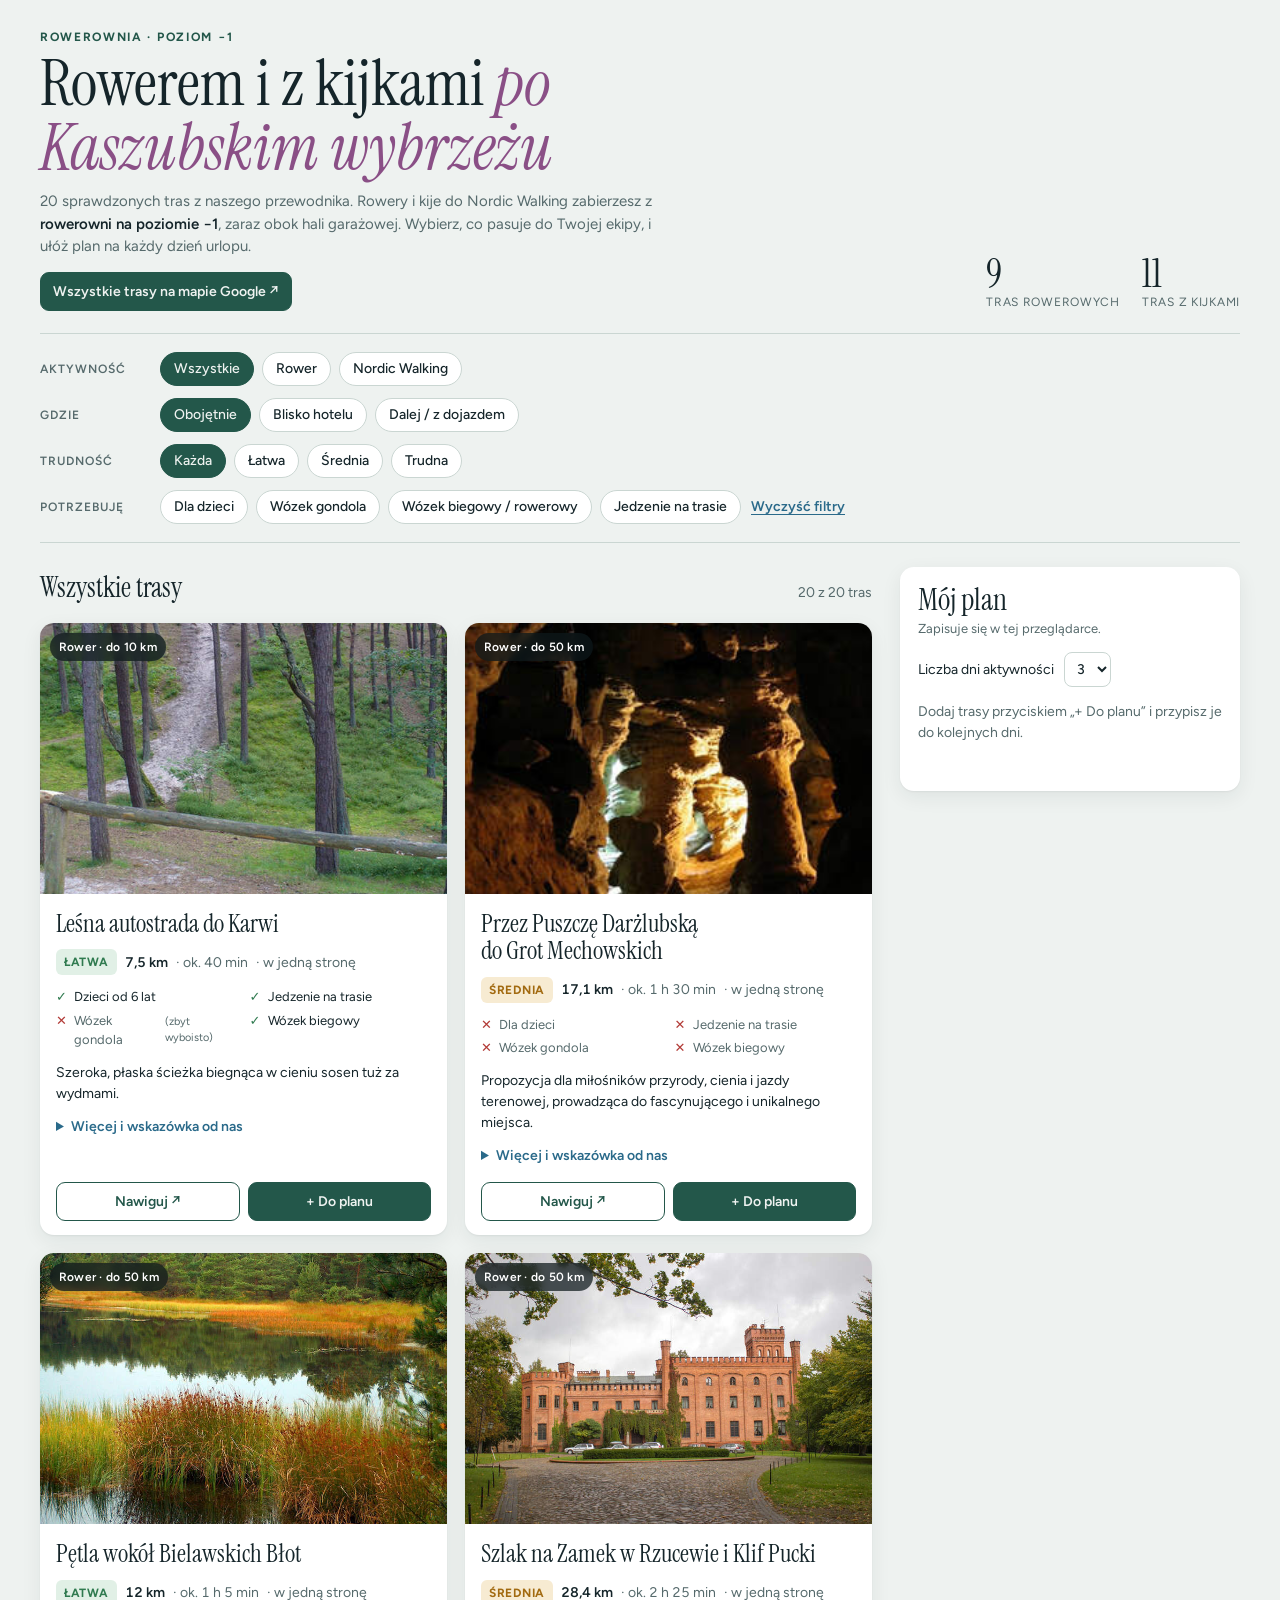
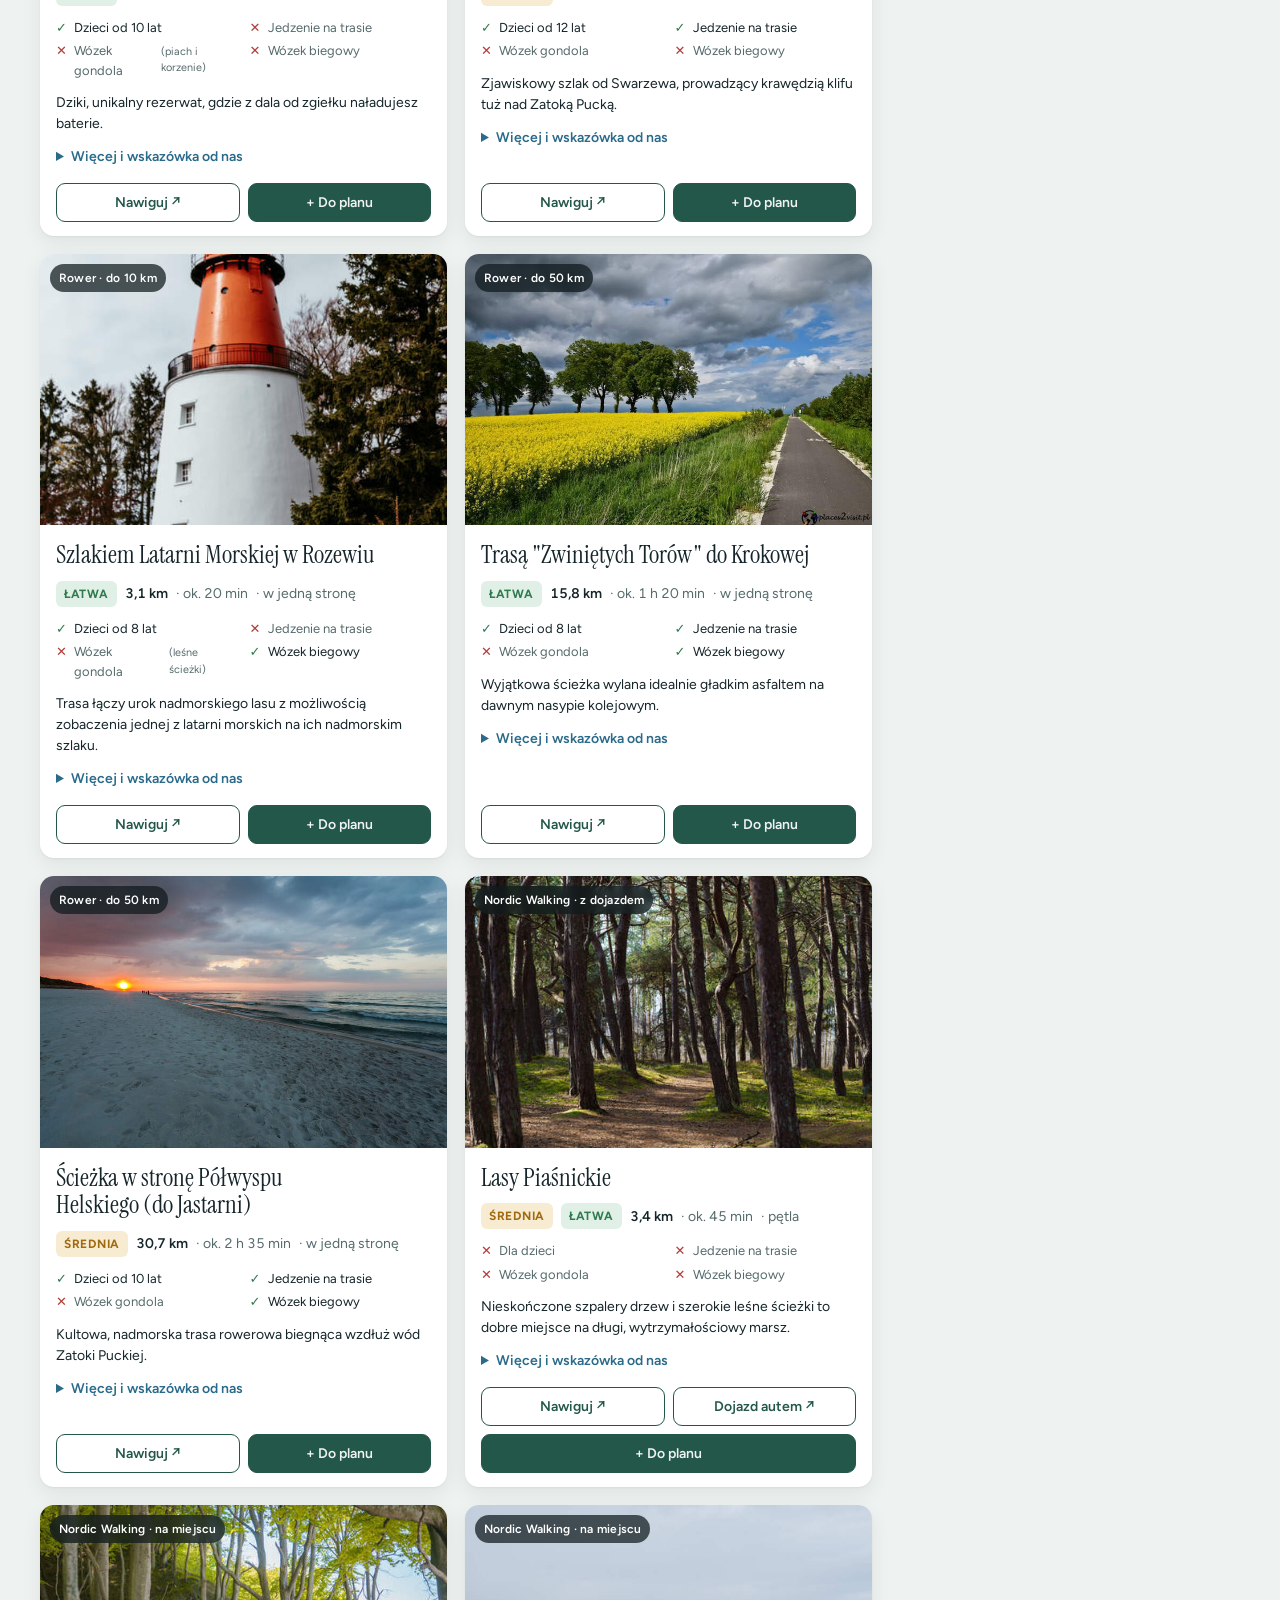
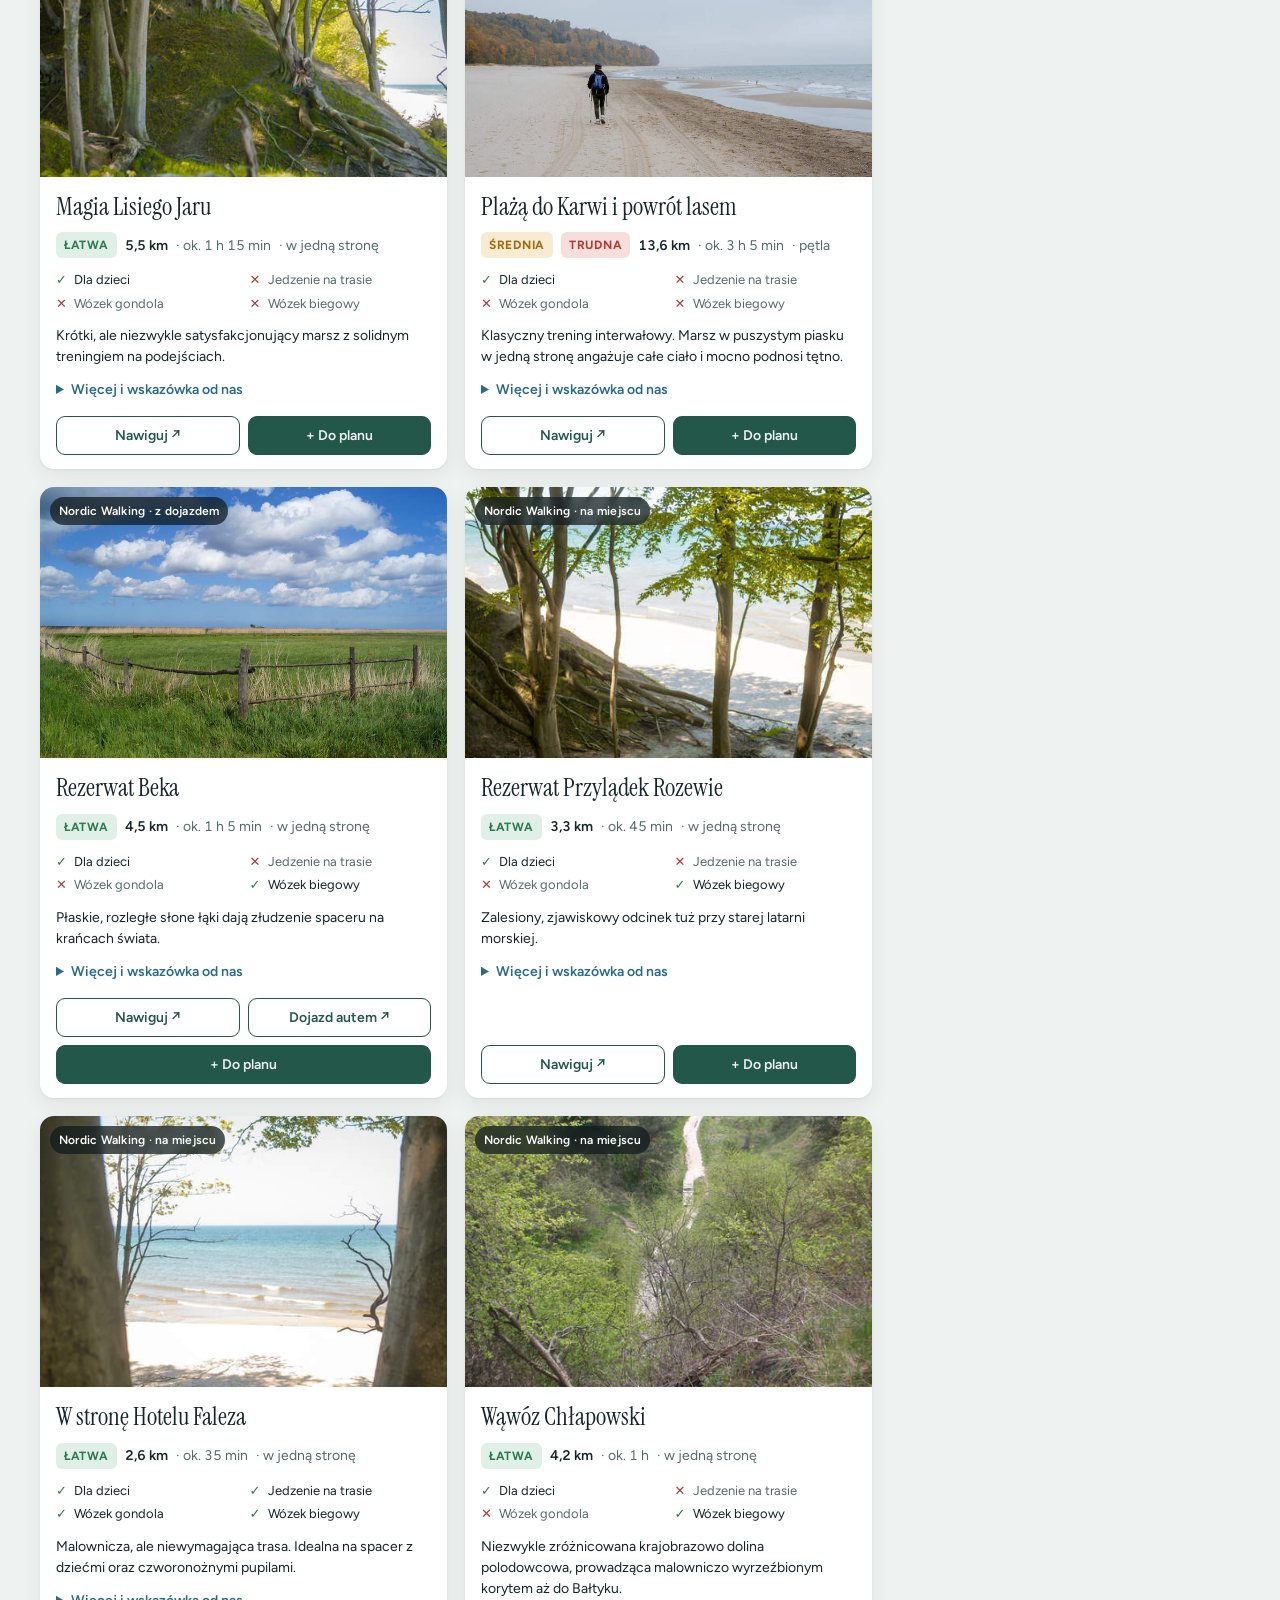
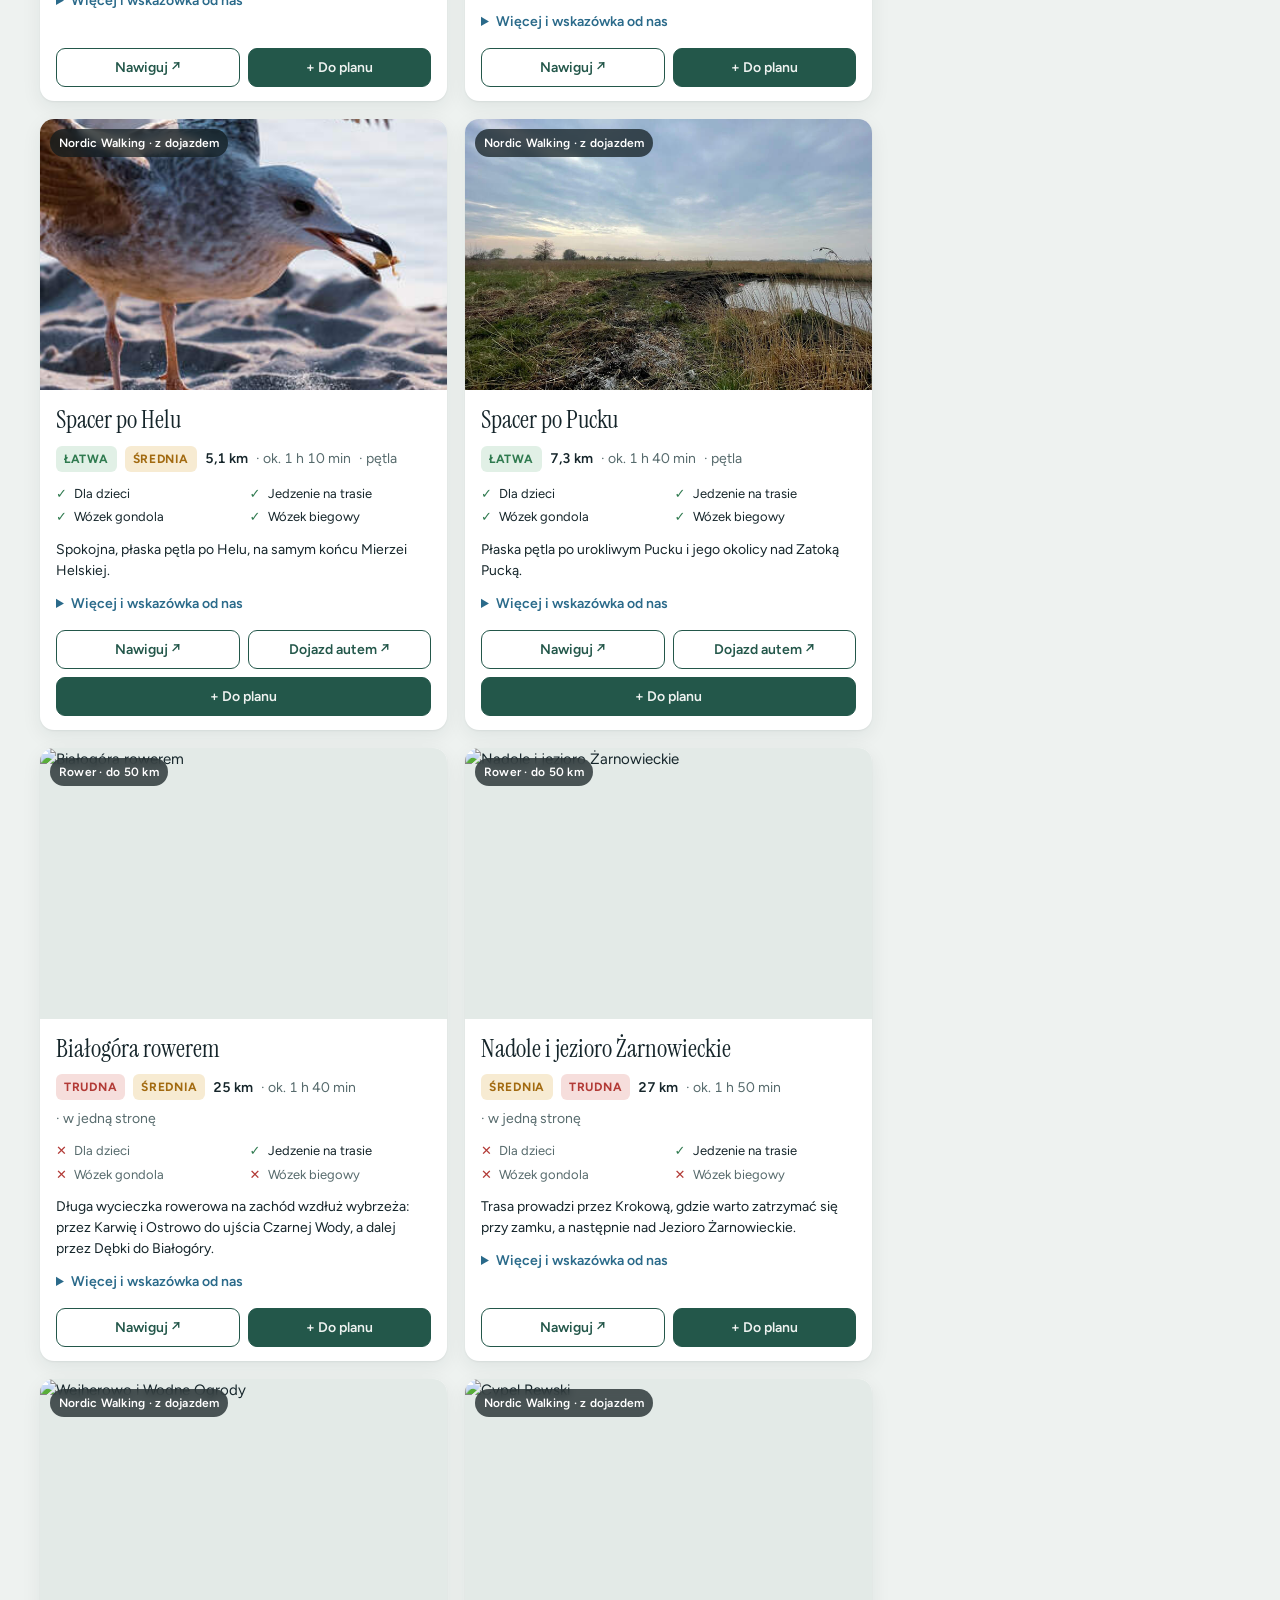
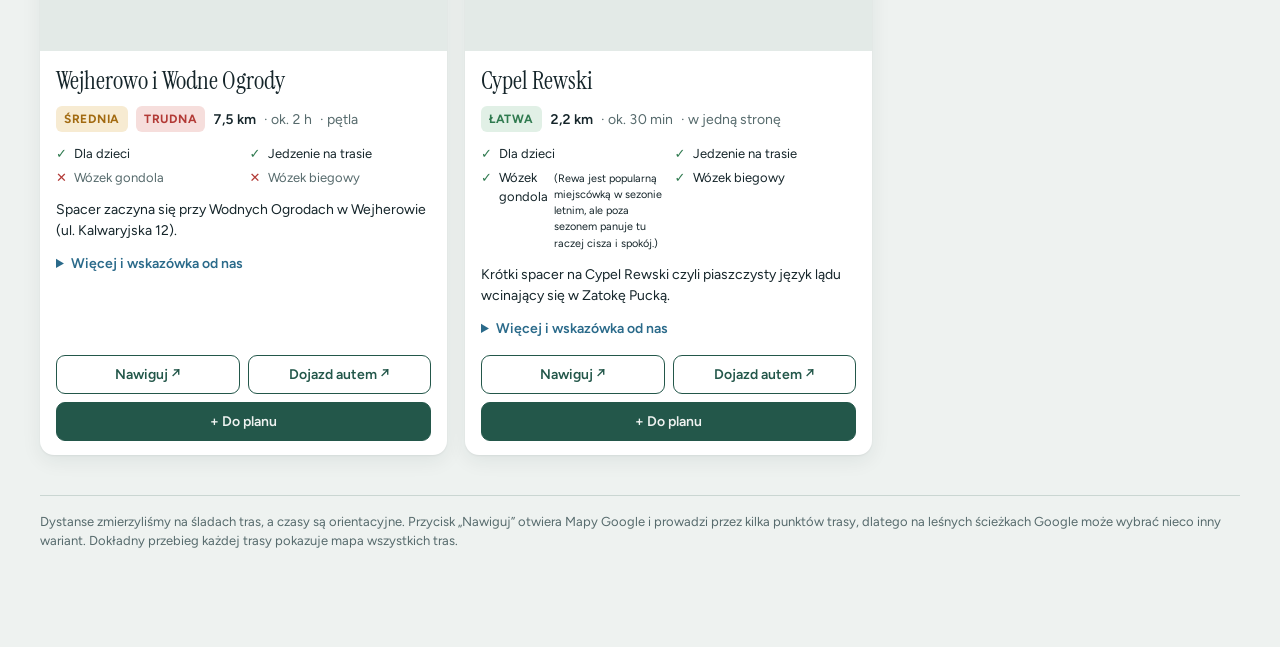
==== commit 42878d6b: "Update script source and image handling in index.html" ====
--- a/index.html
+++ b/index.html
@@ -203,10 +203,10 @@
 </div>
 <button class="fab" id="fab" type="button">Mój plan</button>
 
-<script src="trasy.js"></script>
+<script src="trasy/trasy.js"></script>
 <script>
 // Treść tras pochodzi z TRASY (plik trasy.js). ZDJECIA jest ustawione tylko w wersji jednoplikowej.
-const IMG = f => (typeof ZDJECIA!=="undefined" && ZDJECIA[f]) ? ZDJECIA[f] : "zdjecia/"+f;
+const IMG = f => (typeof photos!=="undefined" && photos[f]) ? photos[f] : "photos/"+f;
 const DMAP={latwa:1,srednia:2,trudna:3};
 const ROUTES = TRASY.map(t=>({id:t.id,type:t.typ==="rower"?"bike":"nw",zone:t.gdzie==="blisko"?"near":"far",name:t.nazwa,
   diffs:t.trudnosc.map(d=>DMAP[d]),km:+t.km,min:+t.minuty,loop:!!t.petla,gondola:t.gondola,gondolaNote:t.gondolaUwagi,
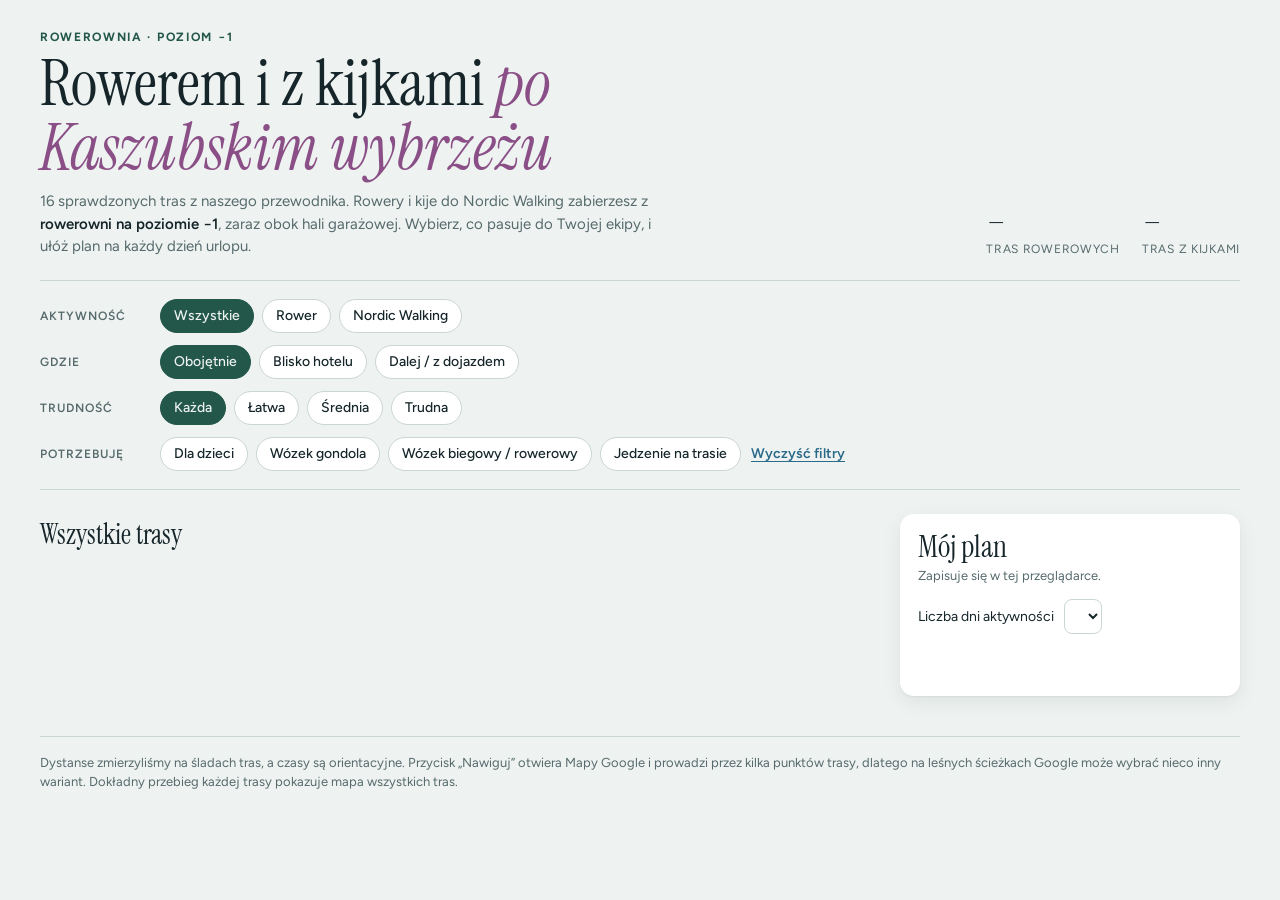
==== commit 4785cb27: "updated the trasy naming" ====
--- a/index.html
+++ b/index.html
@@ -203,9 +203,9 @@
 </div>
 <button class="fab" id="fab" type="button">Mój plan</button>
 
-<script src="trasy/trasy.js"></script>
+<script src="trasy/trasy/trasy.js"></script>
 <script>
-// Treść tras pochodzi z TRASY (plik trasy.js). ZDJECIA jest ustawione tylko w wersji jednoplikowej.
+// Treść tras pochodzi z TRASY (plik trasy/trasy.js). ZDJECIA jest ustawione tylko w wersji jednoplikowej.
 const IMG = f => (typeof photos!=="undefined" && photos[f]) ? photos[f] : "photos/"+f;
 const DMAP={latwa:1,srednia:2,trudna:3};
 const ROUTES = TRASY.map(t=>({id:t.id,type:t.typ==="rower"?"bike":"nw",zone:t.gdzie==="blisko"?"near":"far",name:t.nazwa,
